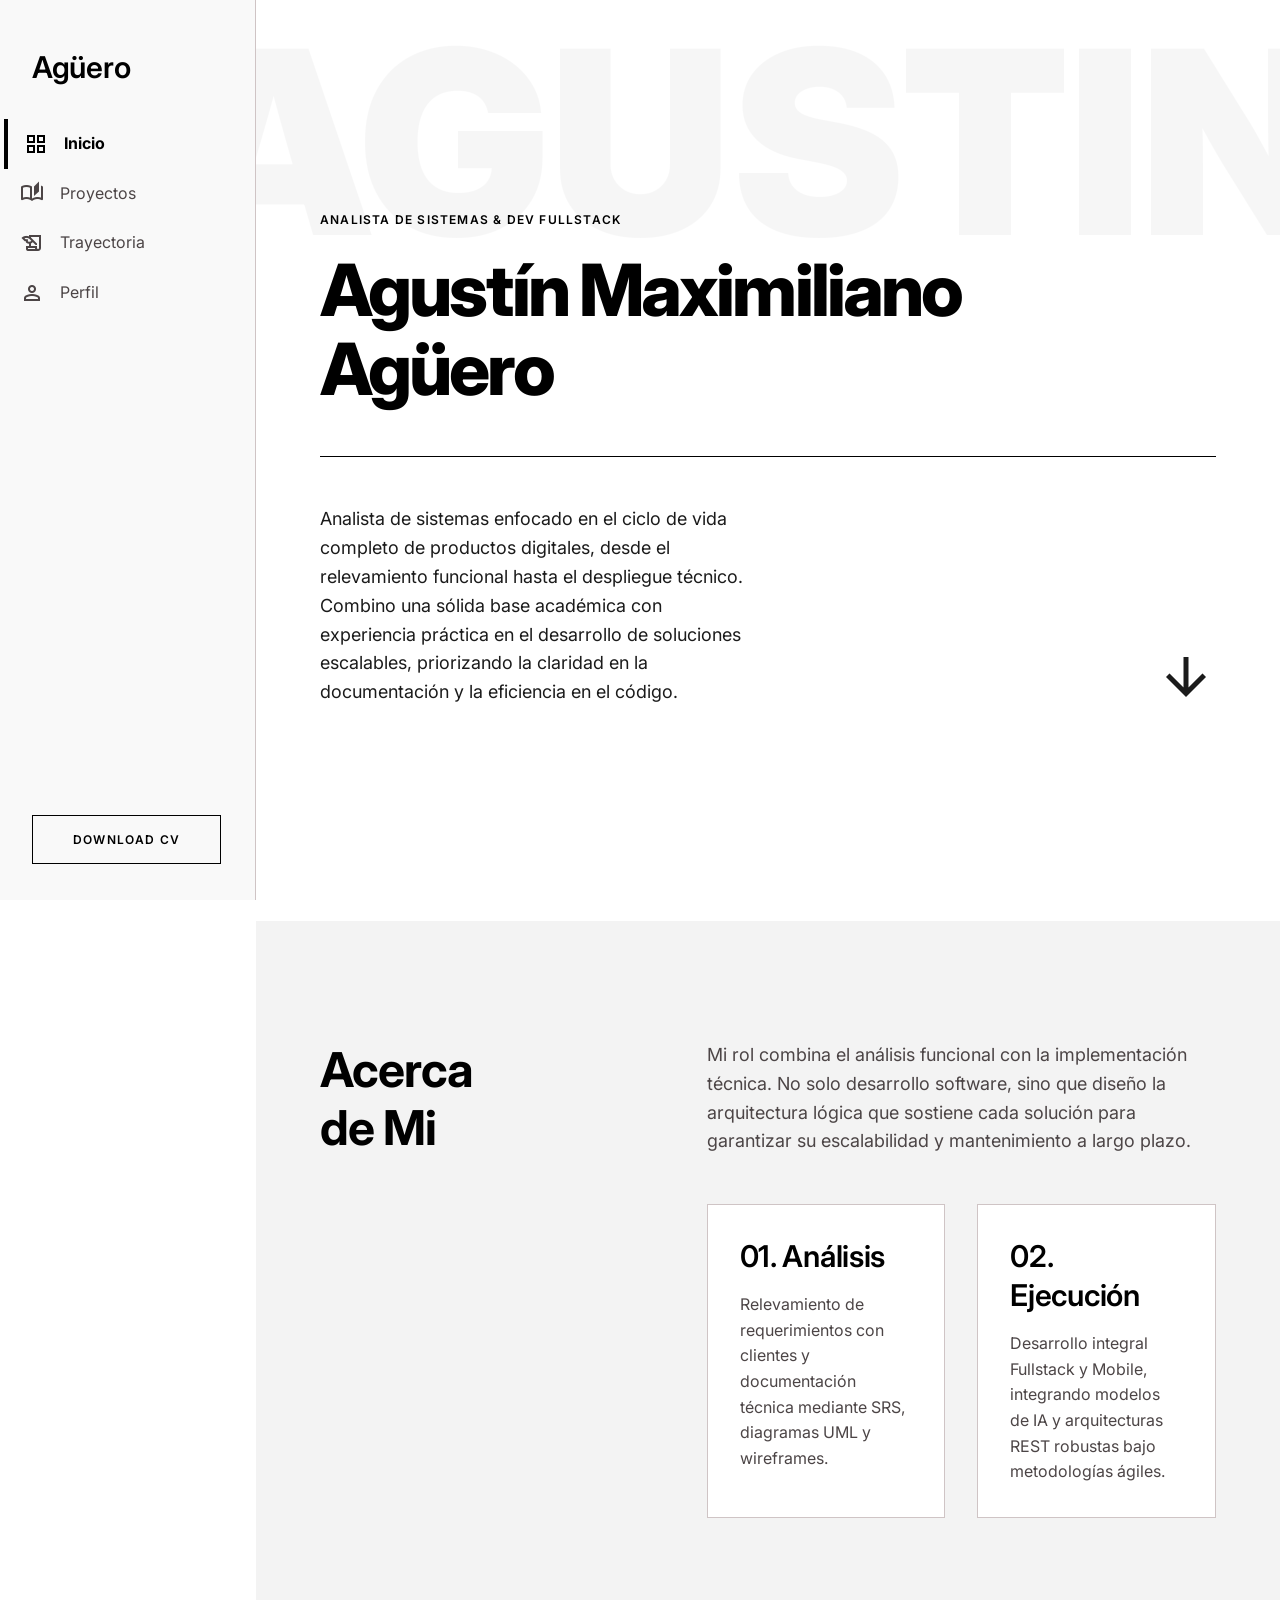
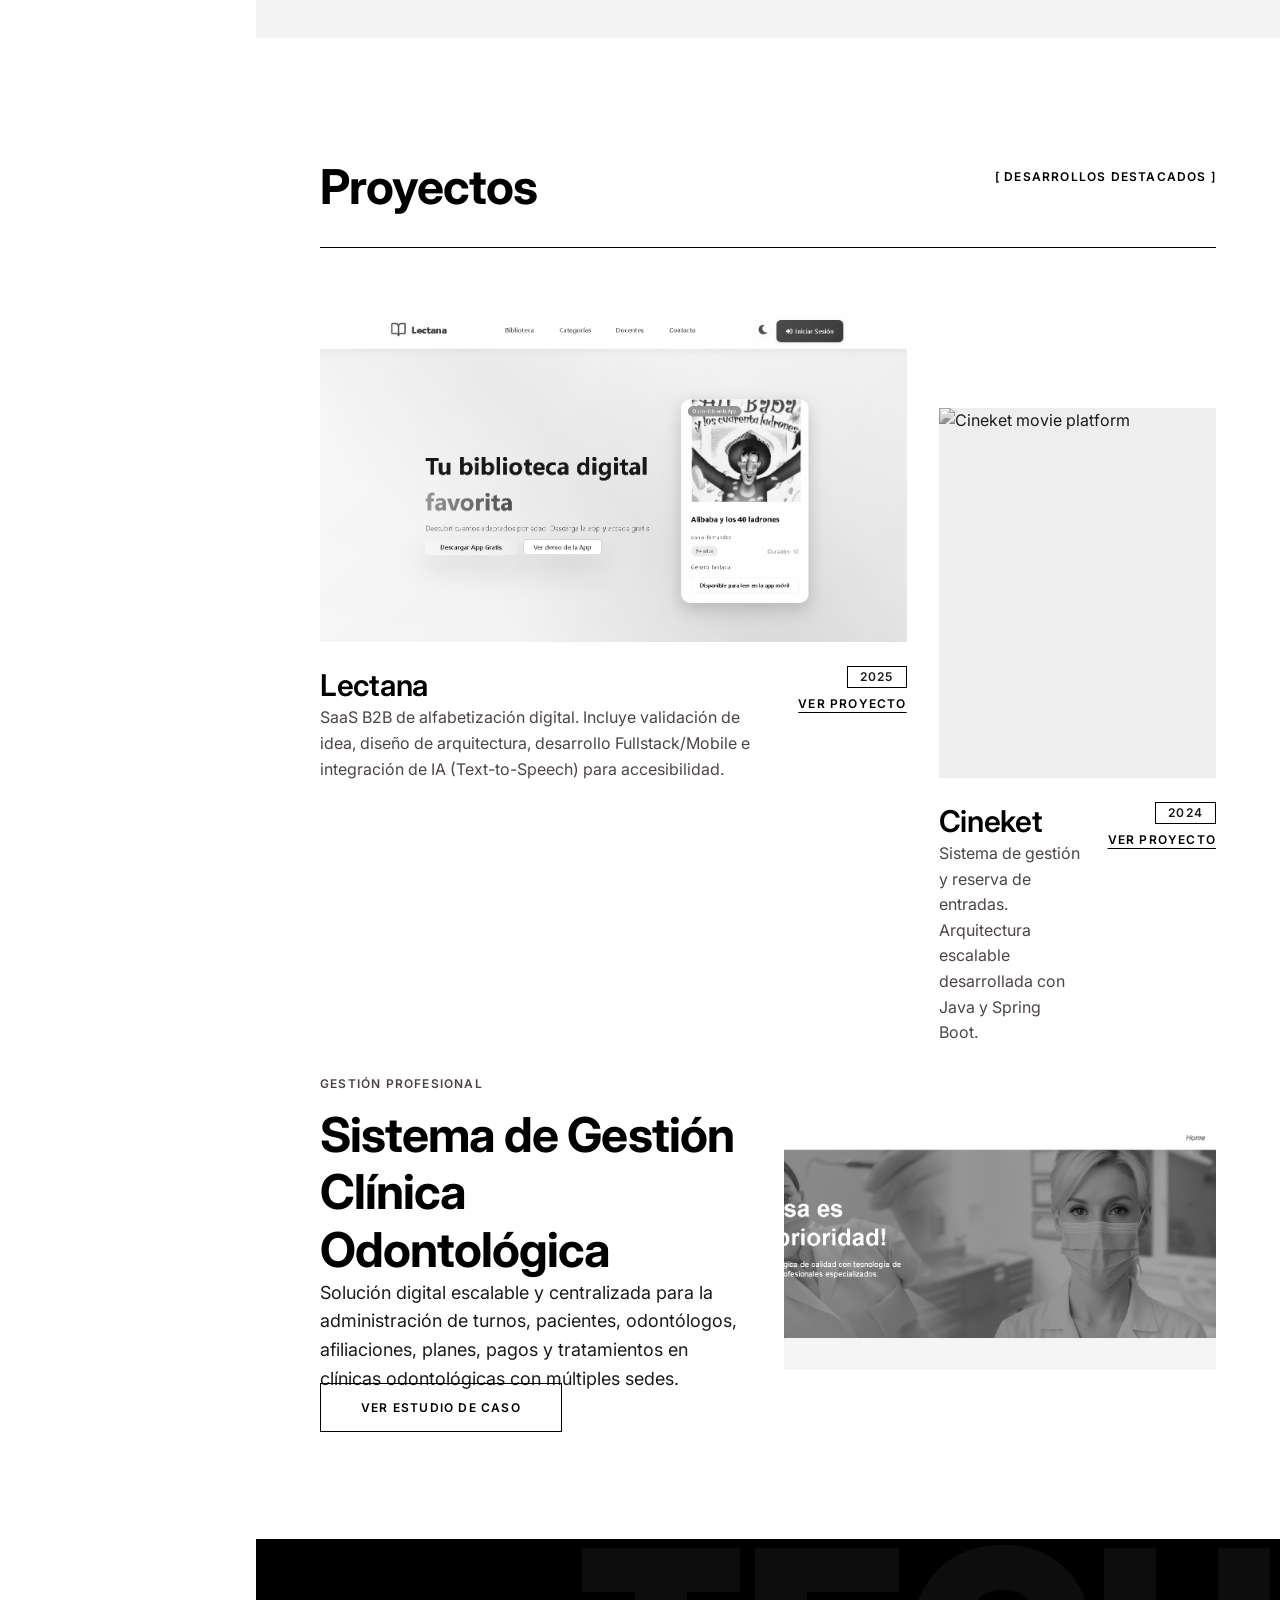
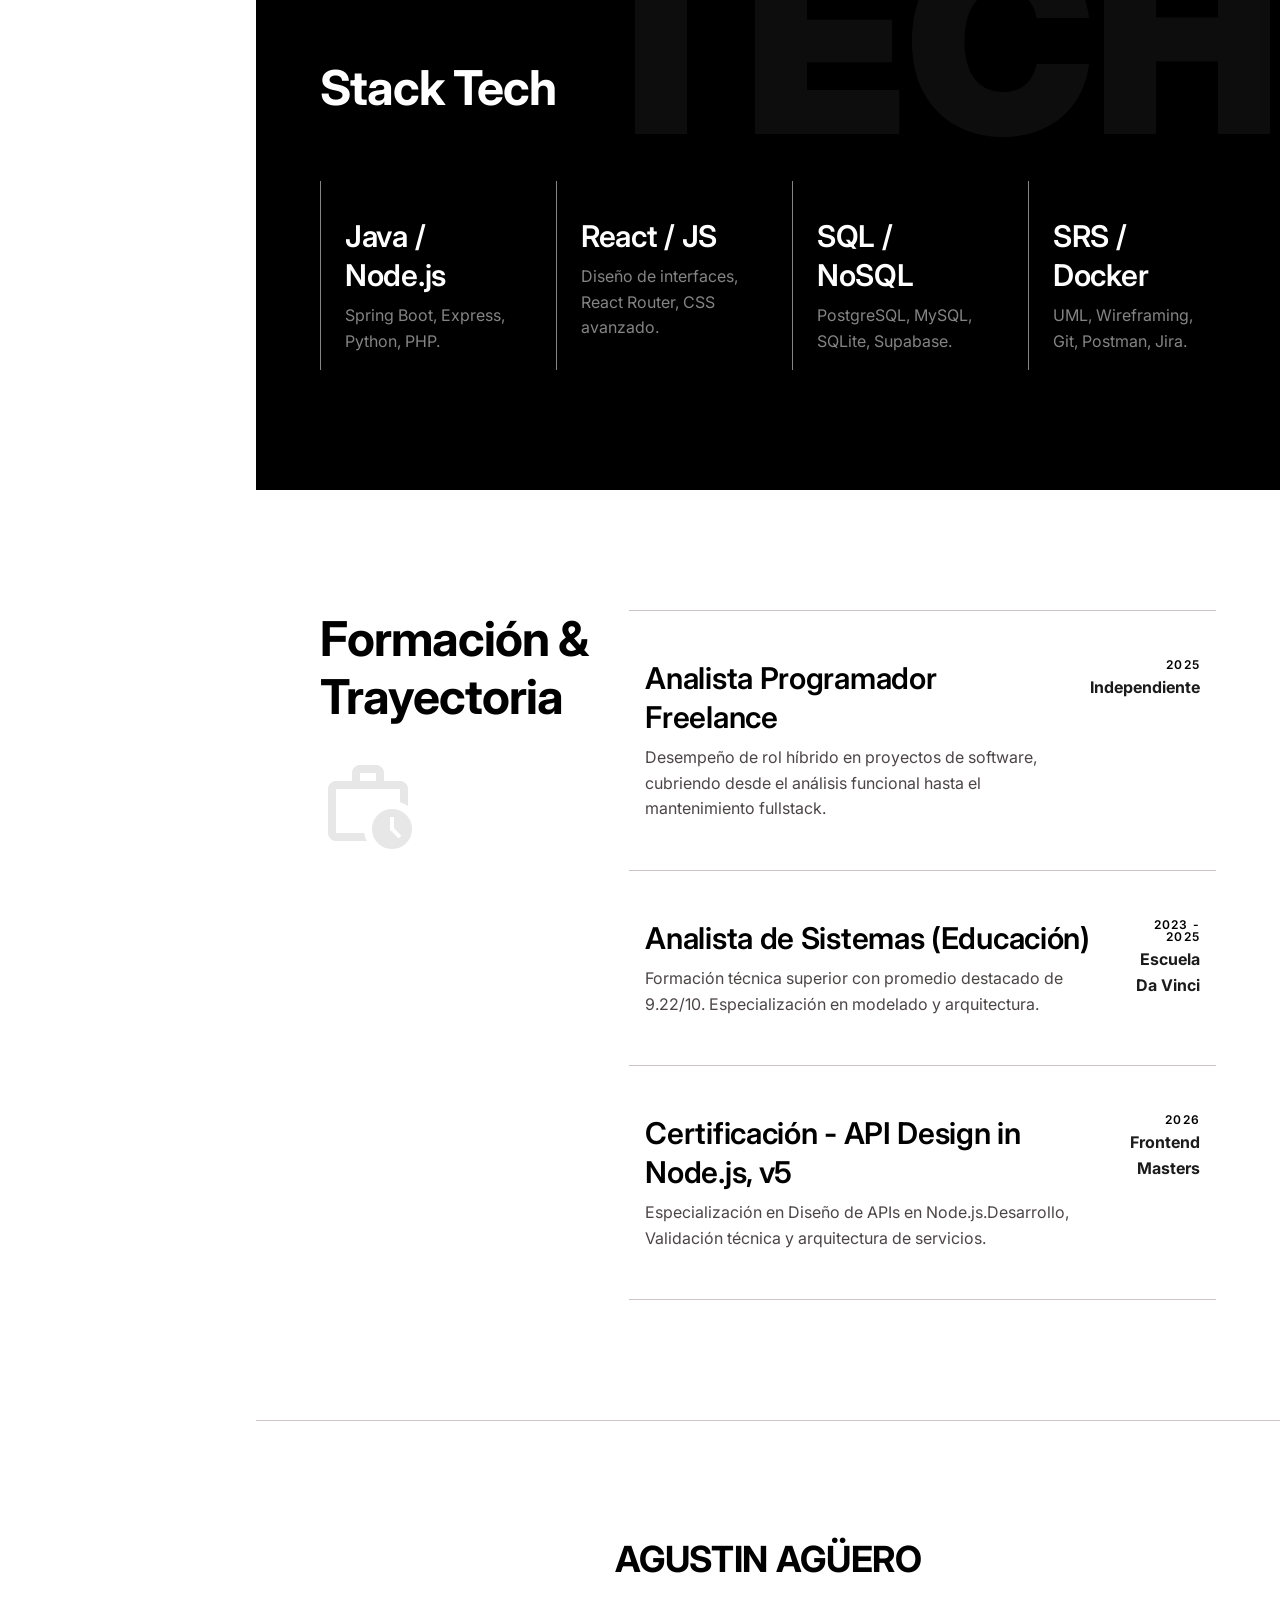
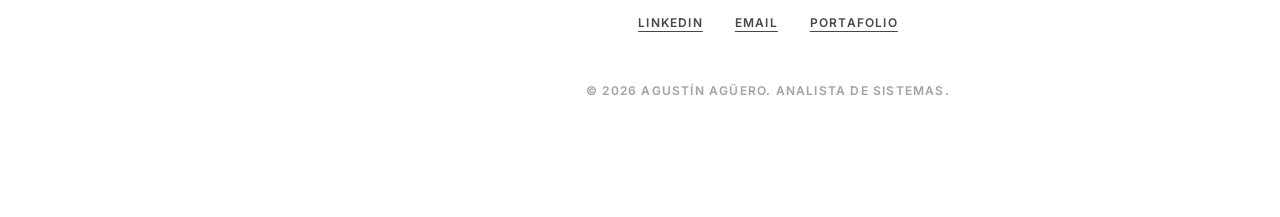
==== index.html @ 6dd61c18 "portfolio" ====
<!DOCTYPE html>
<html lang="es">

<head>
    <meta charset="utf-8" />
    <meta content="width=device-width, initial-scale=1.0" name="viewport" />
    <link href="https://fonts.googleapis.com/css2?family=Inter:wght@400;600;700;800&amp;display=swap"
        rel="stylesheet" />
    <link
        href="https://fonts.googleapis.com/css2?family=Material+Symbols+Outlined:wght,FILL@100..700,0..1&amp;display=swap"
        rel="stylesheet" />
    <link href="css/app.css" rel="stylesheet" />
    <title>Agustín Agüero | Analista de Sistemas</title>
</head>

<body>
    <!-- SideNavBar (Hidden on Mobile) -->
    <aside class="side-nav">
        <div class="side-nav__header">
            <h2 class="side-nav__title">Agüero</h2>
        </div>
        <nav class="side-nav__links">
            <a class="side-nav__link side-nav__link--active" href="#inicio" data-nav-link>
                <span class="material-symbols-outlined" data-icon="grid_view">grid_view</span>
                <span>Inicio</span>
            </a>
            <a class="side-nav__link" href="#work" data-nav-link>
                <span class="material-symbols-outlined" data-icon="auto_stories">auto_stories</span>
                <span>Proyectos</span>
            </a>
            <a class="side-nav__link" href="#history" data-nav-link>
                <span class="material-symbols-outlined" data-icon="history_edu">history_edu</span>
                <span>Trayectoria</span>
            </a>
            <a class="side-nav__link" href="#studio" data-nav-link>
                <span class="material-symbols-outlined" data-icon="person">person</span>
                <span>Perfil</span>
            </a>
        </nav>
        <div class="side-nav__footer">
            <a class="button button--outline button--full"
                href="https://drive.google.com/file/d/1B3Kyt9aJmxpA_Mae2JgVJiePTGlno7Pp/view?usp=sharing"
                target="_blank" rel="noopener noreferrer">
                Download CV
            </a>
        </div>
    </aside>

    <main class="page">
        <!-- Hero Section -->
        <section class="hero" id="inicio" data-section data-reveal>
            <div class="break-grid-text break-grid-text--hero">AGUSTIN</div>
            <div class="hero__content">
                <p class="eyebrow">ANALISTA DE SISTEMAS &amp; DEV FULLSTACK</p>
                <h1 class="hero__title">Agustín Maximiliano Agüero</h1>
                <div class="hero__intro">
                    <p>
                        Analista de sistemas enfocado en el ciclo de vida completo de productos digitales, desde el
                        relevamiento funcional
                        hasta el despliegue técnico. Combino una sólida base académica con experiencia práctica
                        en el desarrollo de soluciones escalables, priorizando la claridad en la documentación y la
                        eficiencia en el código.
                    </p>
                    <div class="hero__arrow">
                        <span class="material-symbols-outlined icon--large"
                            data-icon="arrow_downward">arrow_downward</span>
                    </div>
                </div>
            </div>
        </section>

        <!-- Núcleo Híbrido (Editorial Module) -->
        <section class="section section--muted" id="studio" data-section data-reveal>
            <div class="container editorial-grid">
                <div>
                    <h2 class="section-title section-title--sticky">Acerca<br />de Mi</h2>
                </div>
                <div class="editorial-content">
                    <p class="lead">
                        Mi rol combina el análisis funcional con la implementación técnica. No solo desarrollo
                        software, sino que diseño la arquitectura lógica que sostiene cada solución para garantizar su
                        escalabilidad y mantenimiento a largo plazo.
                    </p>
                    <div class="cards-grid">
                        <div class="info-card">
                            <h3>01. Análisis</h3>
                            <p>Relevamiento de requerimientos con clientes y documentación técnica mediante SRS,
                                diagramas UML y wireframes.</p>
                        </div>
                        <div class="info-card">
                            <h3>02. Ejecución</h3>
                            <p>Desarrollo integral Fullstack y Mobile, integrando modelos de IA y arquitecturas REST
                                robustas bajo metodologías ágiles.</p>
                        </div>
                    </div>
                </div>
            </div>
        </section>

        <!-- Activos Clasificados (Projects Grid) -->
        <section class="section" id="work" data-section data-reveal>
            <div class="container">
                <div class="section-heading">
                    <h2 class="section-title">Proyectos</h2>
                    <p class="eyebrow section-heading__label">[ DESARROLLOS DESTACADOS ]</p>
                </div>
                <div class="projects-grid">
                    <!-- Project 1: Lectana -->
                    <a class="project project--large" data-project="Lectana" href="proyectos/lectana.html">
                        <div class="project__media project__media--wide">
                            <img alt="Plataforma Lectana" src="assets/lectana.png" />
                        </div>
                        <div class="project__meta">
                            <div>
                                <h3>Lectana</h3>
                                <p>SaaS B2B de alfabetización digital. Incluye validación de idea, diseño de
                                    arquitectura, desarrollo Fullstack/Mobile e integración de IA (Text-to-Speech) para
                                    accesibilidad.</p>
                            </div>
                            <span class="project__actions">
                                <span class="tag">2025</span>
                                <span class="project__link">Ver proyecto</span>
                            </span>
                        </div>
                    </a>

                    <!-- Project 2: Cineket -->
                    <a class="project project--small" data-project="Cineket" href="proyectos/cineket.html">
                        <div class="project__media project__media--portrait">
                            <img alt="Cineket movie platform"
                                src="https://lh3.googleusercontent.com/aida-public/[base64]" />
                        </div>
                        <div class="project__meta">
                            <div>
                                <h3>Cineket</h3>
                                <p>Sistema de gestión y reserva de entradas. Arquitectura escalable desarrollada con
                                    Java y Spring Boot.</p>
                            </div>
                            <span class="project__actions">
                                <span class="tag">2024</span>
                                <span class="project__link">Ver proyecto</span>
                            </span>
                        </div>
                    </a>

                    <!-- Project 3: Sistema Inmobiliario -->
                    <a class="project project--full" data-project="Prop Data" href="proyectos/prop-data.html">
                        <div class="project-feature">
                            <div class="project-feature__copy">
                                <span class="eyebrow muted-label">GESTIÓN PROFESIONAL</span>
                                <h3>Sistema de Gestión Clínica Odontológica</h3>
                                <p>
                                    Solución digital escalable y centralizada para la administración de
                                    turnos, pacientes, odontólogos, afiliaciones, planes, pagos y tratamientos en
                                    clínicas odontológicas con múltiples sedes.

                                </p>
                                <span class="button button--outline">Ver Estudio de Caso</span>
                            </div>
                            <div class="project__media project__media--video">
                                <img alt="Clinica Web" src="assets/clinica.png" />
                            </div>
                        </div>
                    </a>
                </div>
            </div>
        </section>

        <!-- Stack Tech -->
        <section class="section stack-section" id="stack" data-section data-reveal>
            <div class="break-grid-text break-grid-text--tech">TECH</div>
            <div class="container">
                <h2 class="section-title stack-section__title">Stack Tech</h2>
                <div class="stack-grid">
                    <div class="stack-item">
                        <p class="eyebrow stack-item__label">BACKEND</p>
                        <p class="stack-item__title">Java / Node.js</p>
                        <p class="stack-item__text">Spring Boot, Express, Python, PHP.</p>
                    </div>
                    <div class="stack-item">
                        <p class="eyebrow stack-item__label">FRONTEND</p>
                        <p class="stack-item__title">React / JS</p>
                        <p class="stack-item__text">Diseño de interfaces, React Router, CSS avanzado.</p>
                    </div>
                    <div class="stack-item">
                        <p class="eyebrow stack-item__label">DATABASE</p>
                        <p class="stack-item__title">SQL / NoSQL</p>
                        <p class="stack-item__text">PostgreSQL, MySQL, SQLite, Supabase.</p>
                    </div>
                    <div class="stack-item">
                        <p class="eyebrow stack-item__label">ANÁLISIS & OPS</p>
                        <p class="stack-item__title">SRS / Docker</p>
                        <p class="stack-item__text">UML, Wireframing, Git, Postman, Jira.</p>
                    </div>
                </div>
            </div>
        </section>

        <!-- Historial Trayectoria -->
        <section class="section" id="history" data-section data-reveal>
            <div class="container history-grid">
                <div class="history-aside">
                    <h2 class="section-title">Formación &<br />Trayectoria</h2>
                    <div class="history-aside__icon">
                        <span class="material-symbols-outlined icon--huge" data-icon="work_history">work_history</span>
                    </div>
                </div>
                <div class="experience-list">
                    <!-- Experience Item -->
                    <article class="experience-item">
                        <div class="experience-item__copy">
                            <h3>Analista Programador Freelance</h3>
                            <p>
                                Desempeño de rol híbrido en proyectos de software, cubriendo desde el análisis funcional
                                hasta el mantenimiento fullstack.
                            </p>
                        </div>
                        <div class="experience-item__meta">
                            <p class="eyebrow">2025</p>
                            <p>Independiente</p>
                        </div>
                    </article>

                    <!-- Experience Item -->
                    <article class="experience-item">
                        <div class="experience-item__copy">
                            <h3>Analista de Sistemas (Educación)</h3>
                            <p>Formación técnica superior con promedio destacado de 9.22/10. Especialización en modelado
                                y arquitectura.</p>
                        </div>
                        <div class="experience-item__meta">
                            <p class="eyebrow">2023 - 2025</p>
                            <p>Escuela Da Vinci</p>
                        </div>
                    </article>

                    <!-- Experience Item -->
                    <article class="experience-item">
                        <div class="experience-item__copy">
                            <h3>Certificación - API Design in Node.js, v5</h3>
                            <p>Especialización en Diseño de APIs en Node.js.Desarrollo, Validación técnica y
                                arquitectura de
                                servicios.</p>
                        </div>
                        <div class="experience-item__meta">
                            <p class="eyebrow">2026</p>
                            <p>Frontend Masters</p>
                        </div>
                    </article>
                </div>
            </div>
        </section>

        <!-- Footer -->
        <footer class="footer" id="contact" data-section data-reveal>
            <div class="footer__inner">
                <div class="footer__brand">AGUSTIN AGÜERO</div>
                <div class="footer__links">
                    <a href="https://www.linkedin.com/" target="_blank" rel="noopener noreferrer">LinkedIn</a>
                    <a href="mailto:agusaguerom28@gmail.com">Email</a>
                    <a href="#">Portafolio</a>
                </div>
                <p class="footer__copy">© 2026 Agustín Agüero. Analista de Sistemas.</p>
            </div>
        </footer>
    </main>
    <script defer src="js/navigation.js"></script>
    <script defer src="js/reveal.js"></script>
    <script defer src="js/projects.js"></script>
    <script defer src="js/main.js"></script>
</body>

</html>
---- css/app.css ----
/* ==========================================================================
   Indice
   1. Variables de diseño
   2. Base y resets
   3. Utilidades compartidas
   4. Navegacion lateral
   5. Hero
   6. Secciones y contenido editorial
   7. Proyectos
   8. Stack tecnico
   9. Historial
   10. Footer
   11. Responsive
   12. Estados interactivos
   13. Paginas de proyecto
   ========================================================================== */

/* ==========================================================================
   1. Variables de diseño
   Colores, espaciados y medidas principales reutilizadas en todo el sitio.
   ========================================================================== */

:root {
    --surface-container-highest: #e2e2e2;
    --tertiary-fixed-dim: #c4c7ca;
    --on-tertiary: #ffffff;
    --primary-container: #1b1b1b;
    --tertiary: #000000;
    --surface-bright: #f9f9f9;
    --surface-container-high: #e8e8e8;
    --secondary-fixed: #dce3ec;
    --surface-container-lowest: #ffffff;
    --tertiary-container: #181c1e;
    --on-primary-fixed: #1b1b1b;
    --on-tertiary-fixed-variant: #43474a;
    --surface-variant: #e2e2e2;
    --inverse-on-surface: #f1f1f1;
    --primary-fixed: #e2e2e2;
    --on-background: #1b1b1b;
    --inverse-primary: #c6c6c6;
    --on-secondary: #ffffff;
    --on-error: #ffffff;
    --inverse-surface: #303030;
    --surface: #f9f9f9;
    --tertiary-fixed: #e0e3e6;
    --error-container: #ffdad6;
    --outline: #7e7576;
    --on-surface-variant: #4c4546;
    --outline-variant: #cfc4c5;
    --on-primary-fixed-variant: #474747;
    --on-tertiary-container: #818487;
    --on-tertiary-fixed: #181c1e;
    --surface-container: #eeeeee;
    --secondary: #585f66;
    --primary: #000000;
    --on-error-container: #93000a;
    --on-secondary-fixed: #151c22;
    --primary-fixed-dim: #c6c6c6;
    --surface-container-low: #f3f3f3;
    --on-primary-container: #848484;
    --on-primary: #ffffff;
    --surface-dim: #dadada;
    --secondary-container: #dce3ec;
    --on-surface: #1b1b1b;
    --background: #f9f9f9;
    --error: #ba1a1a;
    --secondary-fixed-dim: #c0c7cf;
    --on-secondary-container: #5e656c;
    --surface-tint: #5e5e5e;
    --on-secondary-fixed-variant: #41484e;
    --section-gap: 120px;
    --container-max: 1280px;
    --unit: 8px;
    --gutter: 32px;
    --margin-page: 64px;
}

/* ==========================================================================
   2. Base y resets
   Normaliza elementos comunes para partir de una base consistente.
   ========================================================================== */

* {
    box-sizing: border-box;
}

html {
    scroll-behavior: smooth;
}

body {
    margin: 0;
    background-color: #ffffff;
    color: var(--on-surface);
    overflow-x: hidden;
    font-family: "Inter", sans-serif;
    font-size: 16px;
    font-weight: 400;
    line-height: 1.6;
}

button,
a {
    font: inherit;
}

button {
    cursor: pointer;
}

a {
    color: inherit;
    text-decoration: none;
}

img {
    display: block;
    width: 100%;
    height: 100%;
    object-fit: cover;
}

::selection {
    background-color: #00f2ff;
    color: #006a71;
}

::-webkit-scrollbar {
    width: 4px;
}

::-webkit-scrollbar-thumb {
    background: #00dbe7;
    border-radius: 0;
}

/* ==========================================================================
   3. Utilidades compartidas
   Clases reutilizables: contenedores, botones, titulos, iconos y textos breves.
   ========================================================================== */

.material-symbols-outlined {
    font-variation-settings: 'FILL' 0, 'wght' 400, 'GRAD' 0, 'opsz' 24;
}

.container {
    width: min(100%, var(--container-max));
    margin: 0 auto;
}

.page {
    padding-top: 0;
}

.eyebrow,
.button,
.tag,
.footer__links a {
    font-size: 12px;
    font-weight: 600;
    line-height: 1;
    letter-spacing: 0.1em;
    text-transform: uppercase;
}

.button {
    border: 1px solid var(--primary);
    background: transparent;
    color: var(--primary);
    padding: 16px 40px;
    transition: background-color 200ms ease, color 200ms ease, opacity 200ms ease;
}

.button--outline:hover {
    background: var(--primary);
    color: var(--on-primary);
}

.button--full {
    width: 100%;
}

.side-nav__title,
.section-title,
.project-feature h3 {
    margin: 0;
    color: var(--primary);
    font-size: 48px;
    font-weight: 700;
    line-height: 1.2;
    letter-spacing: -0.02em;
}

.info-card h3,
.project__meta h3,
.experience-item h3,
.stack-item__title {
    margin: 0 0 16px;
    color: var(--primary);
    font-size: 30px;
    font-weight: 600;
    line-height: 1.3;
    letter-spacing: -0.01em;
}

.info-card p,
.project__meta p,
.experience-item p {
    margin: 0;
    color: var(--on-surface-variant);
}

.icon--large {
    font-size: 60px;
}

.icon--huge {
    font-size: 96px;
    opacity: 0.1;
}

.eyebrow {
    margin: 0 0 24px;
    color: var(--primary);
}

/* ==========================================================================
   4. Navegacion lateral
   Menu lateral visible en pantallas grandes.
   ========================================================================== */

.side-nav {
    display: none;
    position: fixed;
    top: 0;
    left: 0;
    z-index: 40;
    width: 256px;
    height: 100%;
    border-right: 1px solid var(--outline-variant);
    background: var(--surface-bright);
    flex-direction: column;
    gap: 32px;
    padding: 48px 0;
}

.side-nav__header,
.side-nav__footer {
    padding: 0 32px;
}

.side-nav__title {
    font-size: 30px;
    font-weight: 600;
    line-height: 1.3;
    letter-spacing: -0.01em;
}

.side-nav__subtitle {
    margin: 0;
    color: var(--on-surface-variant);
    opacity: 0.6;
}

.side-nav__links {
    display: flex;
    flex: 1;
    flex-direction: column;
}

.side-nav__link {
    display: flex;
    align-items: center;
    gap: 16px;
    padding: 12px 0 12px 20px;
    color: var(--on-surface-variant);
    transition: background-color 200ms ease, color 200ms ease, transform 200ms ease;
}

.side-nav__link:hover {
    background: var(--surface-container);
    color: var(--primary);
}

.side-nav__link--active {
    border-left: 4px solid var(--primary);
    color: var(--primary);
    font-weight: 700;
    transform: translateX(4px);
    padding-left: 16px;
}

.side-nav__footer {
    margin-top: auto;
}

/* ==========================================================================
   5. Hero
   Primer bloque visual con titulo principal, bajada y texto decorativo.
   ========================================================================== */

.hero {
    position: relative;
    display: flex;
    min-height: 921px;
    flex-direction: column;
    justify-content: center;
    overflow: hidden;
    padding: 0 var(--margin-page);
}

.hero__content {
    max-width: 1000px;
}

.hero__title {
    max-width: 800px;
    margin: 0 0 48px;
    color: var(--primary);
    font-size: 72px;
    font-weight: 800;
    line-height: 1.1;
    letter-spacing: -0.04em;
}

.hero__intro {
    display: grid;
    grid-template-columns: 1fr;
    gap: var(--gutter);
    border-top: 1px solid var(--primary);
    padding-top: 48px;
}

.hero__intro p,
.lead,
.project-feature p {
    margin: 0;
    color: var(--on-surface);
    font-size: 18px;
    line-height: 1.6;
}

.hero__arrow {
    display: flex;
    align-items: flex-end;
    justify-content: flex-start;
}

.break-grid-text {
    position: absolute;
    z-index: -1;
    font-size: 20vw;
    font-weight: 900;
    line-height: 0.8;
    white-space: nowrap;
    opacity: 0.03;
    pointer-events: none;
}

.break-grid-text--hero {
    top: 40px;
    left: -80px;
}

.break-grid-text--tech {
    top: 0;
    right: 0;
    color: #ffffff;
    opacity: 0.05;
}

/* ==========================================================================
   6. Secciones y contenido editorial
   Estructuras generales de seccion, grillas y tarjetas informativas.
   ========================================================================== */

.section {
    padding: var(--section-gap) var(--margin-page);
}

.section--muted {
    background: var(--surface-container-low);
}

.editorial-grid,
.projects-grid,
.history-grid {
    display: grid;
    grid-template-columns: 1fr;
    gap: var(--gutter);
}

.section-title--sticky,
.history-aside {
    position: sticky;
    top: 96px;
}

.editorial-content {
    display: flex;
    flex-direction: column;
    gap: 48px;
}

.lead {
    color: var(--on-surface-variant);
}

.cards-grid {
    display: grid;
    grid-template-columns: 1fr;
    gap: 32px;
}

.info-card {
    border: 1px solid var(--outline-variant);
    background: #ffffff;
    padding: 32px;
}

.section-heading {
    display: flex;
    align-items: flex-end;
    justify-content: space-between;
    gap: 24px;
    border-bottom: 1px solid var(--primary);
    margin-bottom: 64px;
    padding-bottom: 32px;
}

.section-heading__label {
    padding-bottom: 8px;
}

/* ==========================================================================
   7. Proyectos
   Grilla de trabajos, imagenes, metadatos y proyecto destacado.
   ========================================================================== */

.projects-grid {
    grid-template-columns: repeat(12, 1fr);
}

.project {
    display: block;
    cursor: pointer;
}

.project--large,
.project--small,
.project--full {
    grid-column: span 12;
}

.project__media {
    overflow: hidden;
    margin-bottom: 24px;
    background: var(--surface-container);
}

.project__media--wide {
    aspect-ratio: 16 / 9;
}

.project__media--portrait {
    aspect-ratio: 3 / 4;
}

.project__media--video {
    aspect-ratio: 16 / 9;
    margin-bottom: 0;
}

.project__media img {
    filter: grayscale(1);
    transition: filter 700ms ease;
}

.project:hover .project__media img {
    filter: grayscale(0);
}

.project__meta {
    display: flex;
    align-items: flex-start;
    justify-content: space-between;
    gap: 24px;
}

.project__actions {
    display: flex;
    flex-shrink: 0;
    flex-direction: column;
    align-items: flex-end;
    gap: 10px;
}

.project__meta h3 {
    margin-bottom: 0;
}

.tag {
    border: 1px solid var(--primary);
    padding: 4px 12px;
}

.project__link {
    color: var(--primary);
    font-size: 12px;
    font-weight: 600;
    line-height: 1;
    letter-spacing: 0.1em;
    text-decoration: underline;
    text-transform: uppercase;
    text-underline-offset: 4px;
}

.project-feature {
    display: grid;
    grid-template-columns: 1fr;
    align-items: center;
    gap: var(--gutter);
}

.project-feature__copy {
    order: 2;
}

.project-feature__copy .button {
    margin-top: 32px;
}

.muted-label {
    display: block;
    margin-bottom: 16px;
    color: var(--on-surface-variant);
}

/* ==========================================================================
   8. Stack tecnico
   Bloque oscuro con tecnologias agrupadas por categoria.
   ========================================================================== */

.stack-section {
    position: relative;
    overflow: hidden;
    background: var(--primary);
    color: var(--on-primary);
}

.stack-section__title {
    margin-bottom: 64px;
    color: var(--on-primary);
    text-align: center;
}

.stack-grid {
    display: grid;
    grid-template-columns: repeat(2, 1fr);
    gap: 48px;
}

.stack-item {
    border-left: 1px solid var(--on-primary-container);
    padding: 16px 0 16px 24px;
}

.stack-item__label {
    margin-bottom: 8px;
    opacity: 0.6;
}

.stack-item__title {
    margin: 0;
    color: var(--on-primary);
}

.stack-item__text {
    margin: 8px 0 0;
    color: var(--on-primary-container);
}

/* ==========================================================================
   9. Historial
   Trayectoria profesional y lista de experiencia.
   ========================================================================== */

.history-grid {
    align-items: start;
}

.history-aside__icon {
    margin-top: 32px;
}

.experience-list {
    border-top: 1px solid var(--outline-variant);
}

.experience-item {
    display: flex;
    flex-direction: column;
    gap: 24px;
    border-bottom: 1px solid var(--outline-variant);
    padding: 48px 16px;
    transition: background-color 200ms ease;
}

.experience-item:hover {
    background: var(--surface-container-low);
}

.experience-item__copy {
    max-width: 448px;
}

.experience-item__copy h3 {
    margin-bottom: 8px;
}

.experience-item__meta {
    text-align: left;
}

.experience-item__meta .eyebrow {
    color: var(--primary);
}

.experience-item__meta p:last-child {
    margin-top: 4px;
    color: var(--on-surface);
    font-weight: 700;
}

/* ==========================================================================
   10. Footer
   Cierre del sitio con marca, links y copyright.
   ========================================================================== */

.footer {
    width: 100%;
    border-top: 1px solid var(--outline-variant);
    background: var(--surface-container-lowest);
    padding: var(--section-gap) var(--margin-page);
}

.footer__inner {
    display: flex;
    flex-direction: column;
    align-items: center;
    justify-content: center;
    gap: var(--unit);
    max-width: var(--container-max);
    margin: 0 auto;
    text-align: center;
}

.footer__brand {
    margin-bottom: 32px;
    color: var(--primary);
    font-size: 36px;
    font-weight: 700;
    line-height: 1;
    letter-spacing: -0.01em;
}

.footer__links {
    display: flex;
    gap: var(--gutter);
    margin-bottom: 48px;
}

.footer__links a {
    color: var(--on-surface-variant);
    text-decoration: underline;
    text-underline-offset: 4px;
    transition: color 200ms ease;
}

.footer__links a:hover {
    color: var(--primary);
}

.footer__copy {
    margin: 0;
    color: var(--on-surface-variant);
    font-size: 12px;
    font-weight: 600;
    line-height: 1;
    letter-spacing: 0.1em;
    text-transform: uppercase;
    opacity: 0.5;
}

/* ==========================================================================
   11. Responsive
   Ajustes por breakpoint para grillas, menu lateral y escala tipografica.
   ========================================================================== */

@media (min-width: 640px) {
    .cards-grid {
        grid-template-columns: repeat(2, 1fr);
    }
}

@media (min-width: 768px) {
    .hero__intro {
        grid-template-columns: repeat(2, 1fr);
    }

    .hero__arrow {
        justify-content: flex-end;
    }

    .editorial-grid {
        grid-template-columns: repeat(12, 1fr);
    }

    .editorial-grid > div:first-child {
        grid-column: span 5;
    }

    .editorial-content {
        grid-column: span 7;
    }

    .experience-item {
        flex-direction: row;
        justify-content: space-between;
    }

    .experience-item__meta {
        text-align: right;
    }
}

@media (min-width: 1024px) {
    .side-nav {
        display: flex;
    }

    .page {
        margin-left: 256px;
    }

    .project--large {
        grid-column: span 8;
    }

    .project--small {
        grid-column: span 4;
        padding-top: 96px;
    }

    .project-feature {
        grid-template-columns: repeat(2, 1fr);
    }

    .project-feature__copy {
        order: 1;
    }

    .project__media--video {
        order: 2;
    }

    .stack-grid {
        grid-template-columns: repeat(4, 1fr);
    }

    .stack-section__title {
        text-align: left;
    }

    .history-grid {
        grid-template-columns: repeat(12, 1fr);
    }

    .history-aside {
        grid-column: span 4;
    }

    .experience-list {
        grid-column: span 8;
    }
}

@media (max-width: 767px) {
    :root {
        --margin-page: 24px;
        --section-gap: 80px;
    }

    .hero__title {
        font-size: 48px;
        letter-spacing: -0.02em;
    }

    .section-heading {
        align-items: flex-start;
        flex-direction: column;
    }

    .section-title,
    .project-feature h3 {
        font-size: 38px;
    }

    .stack-grid {
        grid-template-columns: 1fr;
    }

}

/* ==========================================================================
   12. Estados interactivos
   Clases activadas por JavaScript para feedback de navegacion y scroll.
   ========================================================================== */

[data-reveal] {
    opacity: 0;
    transform: translateY(28px);
    transition: opacity 600ms ease, transform 600ms ease;
}

[data-reveal].is-visible {
    opacity: 1;
    transform: translateY(0);
}

.reveal-child {
    opacity: 0;
    transform: translateY(26px) scale(0.985);
    transition:
        opacity 650ms ease var(--reveal-delay, 0ms),
        transform 650ms cubic-bezier(0.2, 0.8, 0.2, 1) var(--reveal-delay, 0ms);
}

.reveal-child.is-visible {
    opacity: 1;
    transform: translateY(0) scale(1);
}

.break-grid-text {
    animation: quiet-drift 12s ease-in-out infinite;
}

.project {
    outline: 0;
    position: relative;
    transition: transform 220ms ease, opacity 220ms ease;
}

.project:hover,
.project:focus-visible {
    transform: translateY(-6px);
}

.project.is-opening {
    transform: scale(0.98);
}

body.is-leaving .page,
body.is-leaving .side-nav {
    opacity: 0;
    transform: translateY(-10px);
    transition: opacity 280ms ease, transform 280ms ease;
}

@keyframes quiet-drift {
    0%,
    100% {
        transform: translate3d(0, 0, 0);
    }

    50% {
        transform: translate3d(0, -10px, 0);
    }
}

.project.is-selected .project__media {
    outline: 2px solid var(--primary);
    outline-offset: 6px;
}

.toast {
    position: fixed;
    right: 24px;
    bottom: 24px;
    z-index: 80;
    max-width: 320px;
    border: 1px solid var(--primary);
    background: var(--primary);
    color: var(--on-primary);
    padding: 16px 18px;
    font-size: 14px;
    line-height: 1.4;
    opacity: 0;
    transform: translateY(12px);
    transition: opacity 200ms ease, transform 200ms ease;
    pointer-events: none;
}

.toast.is-visible {
    opacity: 1;
    transform: translateY(0);
}

/* ==========================================================================
   13. Paginas de proyecto
   Layout simple para las vistas individuales enlazadas desde el portfolio.
   ========================================================================== */

.project-page {
    min-height: 100vh;
    padding: 48px var(--margin-page) var(--section-gap);
}

.project-page__back {
    display: inline-flex;
    margin-bottom: 80px;
    color: var(--on-surface-variant);
    font-size: 12px;
    font-weight: 600;
    line-height: 1;
    letter-spacing: 0.1em;
    text-decoration: underline;
    text-transform: uppercase;
    text-underline-offset: 4px;
}

.project-page__back:hover {
    color: var(--primary);
}

.project-page__hero {
    max-width: 920px;
    margin-bottom: 64px;
}

.project-page__hero h1 {
    margin: 0 0 32px;
    color: var(--primary);
    font-size: 72px;
    font-weight: 800;
    line-height: 1.1;
    letter-spacing: -0.04em;
}

.project-page__hero p:last-child {
    max-width: 720px;
    margin: 0;
    color: var(--on-surface-variant);
    font-size: 18px;
    line-height: 1.6;
}

.project-page__media {
    aspect-ratio: 16 / 9;
    max-width: var(--container-max);
    margin: 0;
    overflow: hidden;
    background: var(--surface-container);
}

.readme-viewer {
    max-width: var(--container-max);
    border-top: 1px solid var(--primary);
    padding-top: 48px;
}

.case-study {
    display: grid;
    grid-template-columns: minmax(220px, 320px) minmax(0, 1fr);
    gap: 64px;
    align-items: start;
}

.case-study__aside {
    position: sticky;
    top: 48px;
    display: flex;
    flex-direction: column;
    gap: 16px;
}

.case-study__panel {
    border: 1px solid var(--outline-variant);
    background: var(--surface-container-lowest);
    padding: 20px;
}

.case-study__panel p {
    margin: 0;
    color: var(--on-surface);
    font-size: 15px;
    line-height: 1.5;
}

.case-study__label {
    margin-bottom: 10px !important;
    color: var(--on-surface-variant) !important;
    font-size: 12px !important;
    font-weight: 600;
    letter-spacing: 0.1em;
    line-height: 1;
    text-transform: uppercase;
}

.case-study__tags {
    display: flex;
    flex-wrap: wrap;
    gap: 8px;
}

.case-study__tag {
    border: 1px solid var(--outline-variant);
    background: var(--surface-container-low);
    color: var(--primary);
    padding: 6px 10px;
    font-size: 12px;
    font-weight: 600;
    line-height: 1;
    letter-spacing: 0.04em;
    text-transform: uppercase;
}

.case-study__toc {
    display: flex;
    flex-direction: column;
    gap: 10px;
}

.case-study__toc a,
.case-study__muted {
    color: var(--on-surface-variant);
    font-size: 14px;
    line-height: 1.45;
}

.case-study__toc a {
    text-decoration: none;
}

.case-study__toc a:hover {
    color: var(--primary);
    text-decoration: underline;
    text-underline-offset: 4px;
}

.case-study__actions {
    margin-top: 8px;
}

.readme-viewer__body {
    min-width: 0;
}

.readme-viewer__intro {
    margin-bottom: 48px;
    border-bottom: 1px solid var(--outline-variant);
    padding-bottom: 40px;
}

.readme-viewer__intro h2 {
    margin: 0 0 16px;
    color: var(--primary);
    font-size: 48px;
    font-weight: 800;
    line-height: 1.1;
    letter-spacing: -0.03em;
}

.readme-viewer__intro p:last-child {
    max-width: 660px;
    margin: 0;
    color: var(--on-surface-variant);
    font-size: 18px;
    line-height: 1.6;
}

.readme-viewer h1,
.readme-viewer h2,
.readme-viewer h3,
.readme-viewer h4 {
    color: var(--primary);
    line-height: 1.2;
}

.readme-viewer h1 {
    margin: 0 0 32px;
    font-size: 48px;
    font-weight: 800;
    letter-spacing: -0.03em;
}

.readme-viewer h2 {
    margin: 64px 0 20px;
    border-top: 1px solid var(--outline-variant);
    padding-top: 32px;
    font-size: 30px;
    font-weight: 700;
    letter-spacing: -0.01em;
}

.readme-viewer h3,
.readme-viewer h4 {
    margin: 40px 0 16px;
    font-size: 22px;
    font-weight: 700;
}

.readme-viewer p,
.readme-viewer li {
    color: var(--on-surface-variant);
    font-size: 17px;
    line-height: 1.7;
}

.readme-viewer p {
    margin: 0 0 20px;
}

.readme-viewer strong {
    color: var(--primary);
}

.readme-viewer ul {
    margin: 0 0 28px;
    padding-left: 24px;
}

.readme-viewer li {
    margin-bottom: 10px;
}

.readme-viewer a {
    color: var(--primary);
    text-decoration: underline;
    text-underline-offset: 4px;
}

.readme-viewer code {
    background: var(--surface-container-low);
    color: var(--primary);
    padding: 2px 6px;
    font-family: Consolas, "Courier New", monospace;
    font-size: 0.92em;
}

.readme-viewer pre {
    overflow-x: auto;
    margin: 32px 0;
    background: var(--primary);
    color: var(--on-primary);
    padding: 24px;
}

.readme-viewer pre code {
    background: transparent;
    color: inherit;
    padding: 0;
}

.readme-viewer img {
    height: auto;
    margin: 32px 0;
    border: 1px solid var(--outline-variant);
}

.readme-viewer img.readme-badge {
    display: inline-block;
    width: auto;
    max-width: 160px;
    height: 22px;
    margin: 0 8px 10px 0;
    border: 0;
    vertical-align: middle;
}

.readme-viewer img.readme-image {
    max-width: 100%;
}

.readme-empty {
    background: var(--surface-container-low);
    padding: 32px;
}

.readme-empty h2 {
    margin-top: 0;
}

@media (max-width: 900px) {
    .case-study {
        grid-template-columns: 1fr;
    }

    .case-study__aside {
        position: static;
        display: grid;
        grid-template-columns: repeat(2, minmax(0, 1fr));
    }

    .case-study__actions {
        grid-column: 1 / -1;
    }
}

@media (max-width: 640px) {
    .case-study__aside {
        grid-template-columns: 1fr;
    }

    .readme-viewer__intro h2 {
        font-size: 36px;
    }
}

@media (prefers-reduced-motion: reduce) {
    html {
        scroll-behavior: auto;
    }

    *,
    *::before,
    *::after {
        animation-duration: 0.01ms !important;
        animation-iteration-count: 1 !important;
        scroll-behavior: auto !important;
        transition-duration: 0.01ms !important;
    }
}
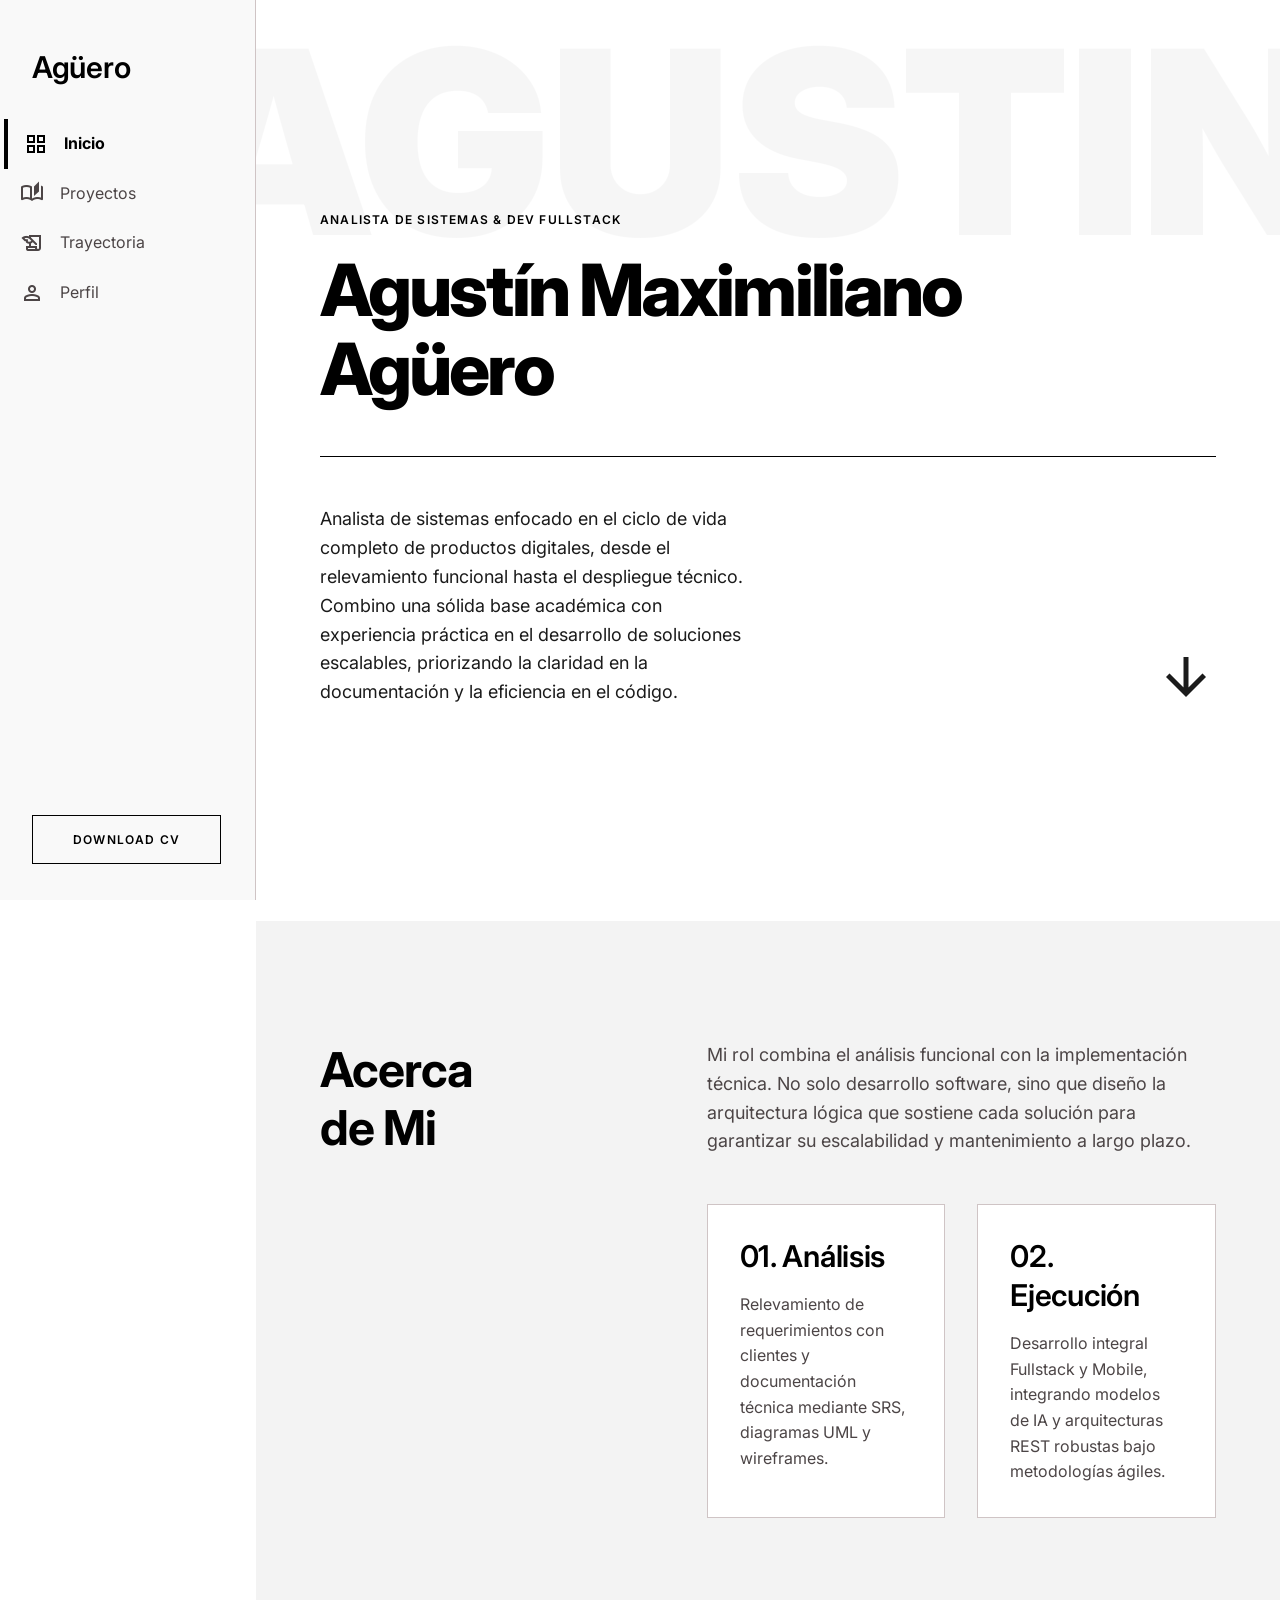
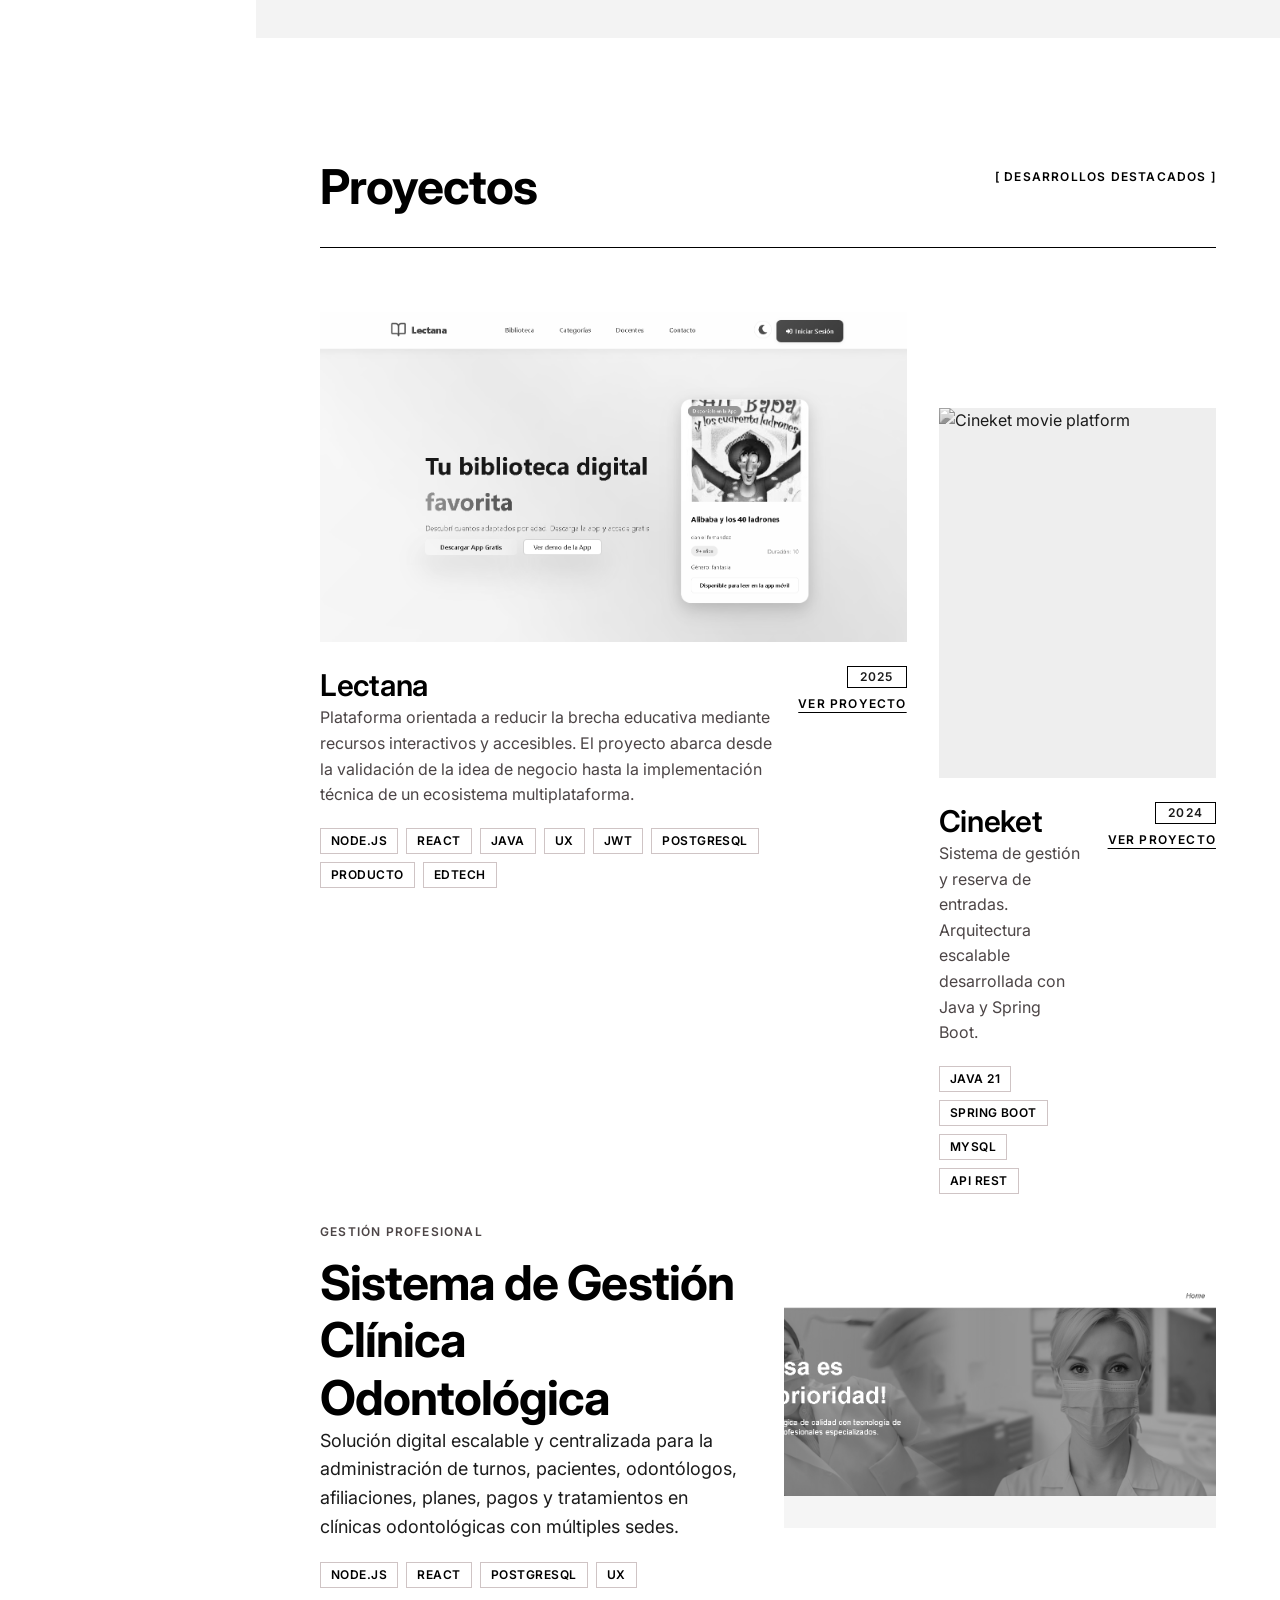
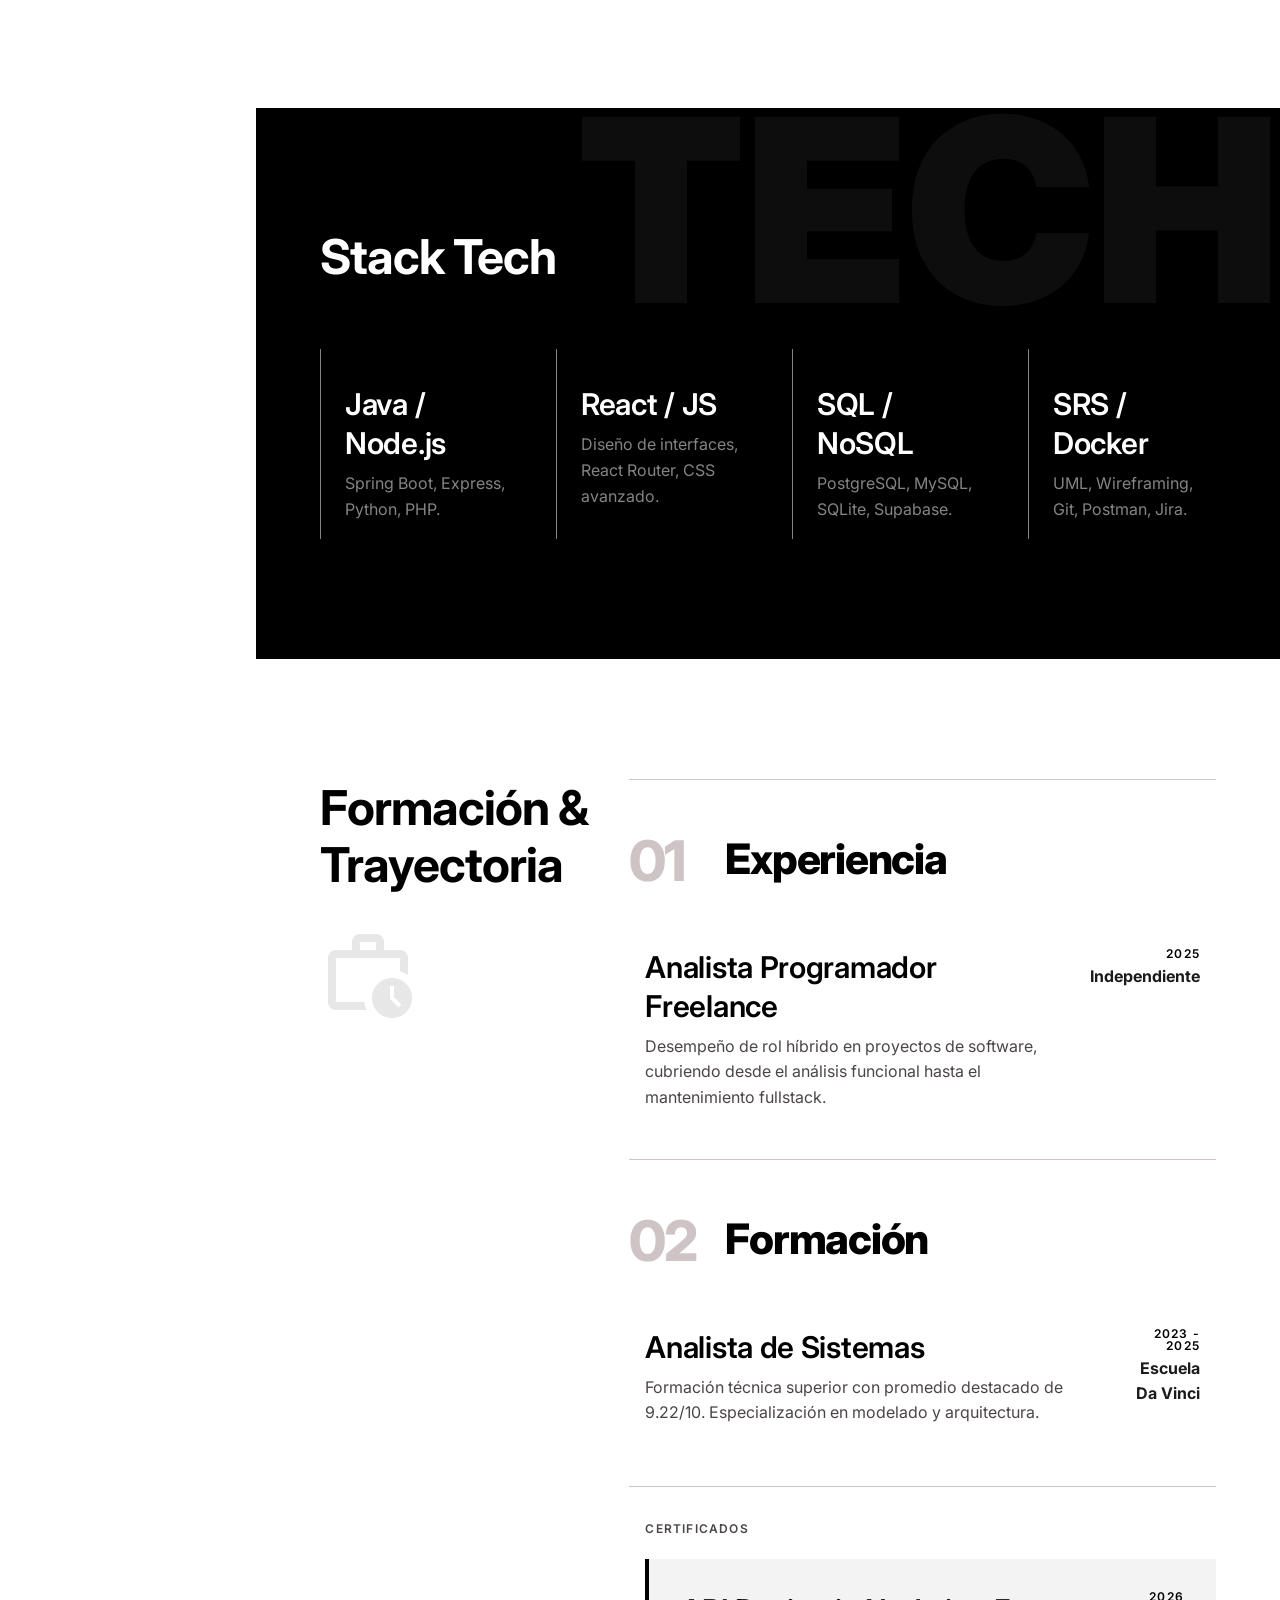
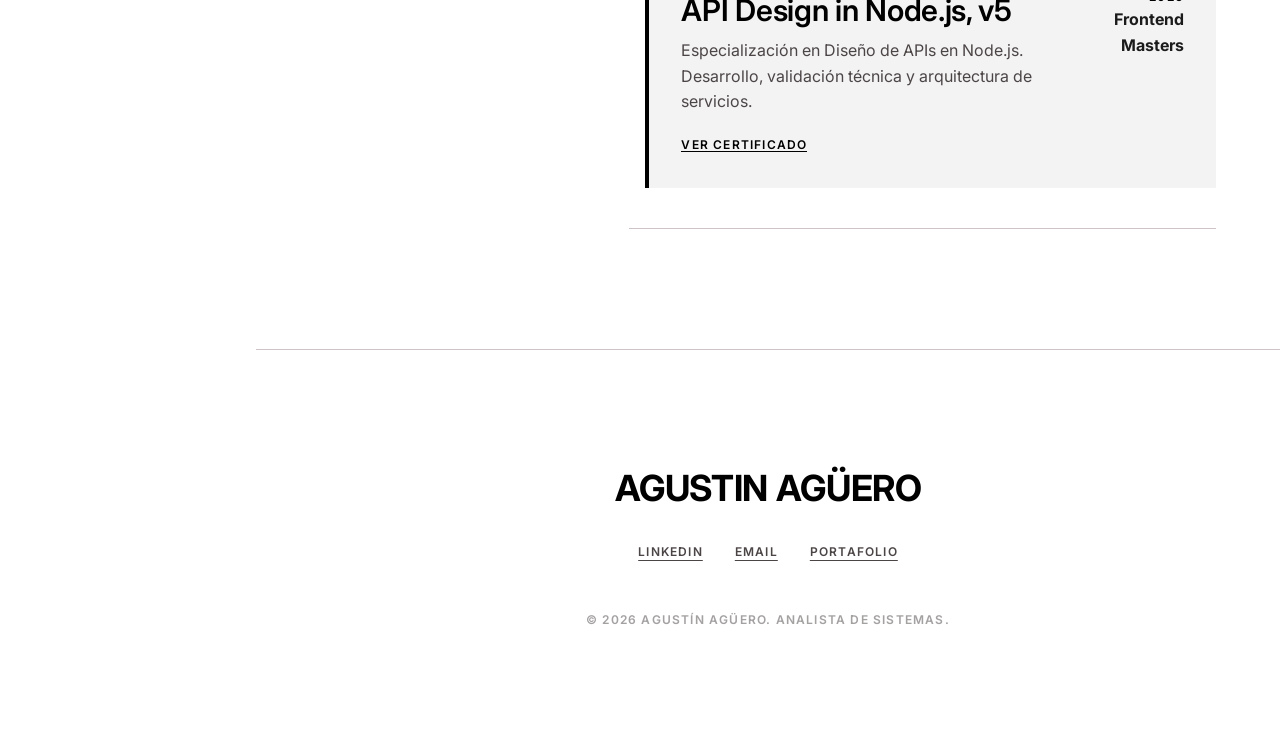
==== commit 2224ae4b: "projects" ====
--- a/index.html
+++ b/index.html
@@ -113,9 +113,21 @@
                         <div class="project__meta">
                             <div>
                                 <h3>Lectana</h3>
-                                <p>SaaS B2B de alfabetización digital. Incluye validación de idea, diseño de
-                                    arquitectura, desarrollo Fullstack/Mobile e integración de IA (Text-to-Speech) para
-                                    accesibilidad.</p>
+                                <p>Plataforma orientada a reducir la brecha educativa mediante recursos interactivos y
+                                    accesibles.
+                                    El proyecto abarca desde la validación de la idea de negocio hasta la implementación
+                                    técnica de un ecosistema multiplataforma.</p>
+                                <div class="project__stack" aria-label="Stack de Lectana">
+                                    <span>Node.js</span>
+                                    <span>React</span>
+                                    <span>Java</span>
+                                    <span>UX</span>
+                                    <span>JWT</span>
+                                    <span>PostgreSQL</span>
+
+                                    <span>Producto</span>
+                                    <span>EdTech</span>
+                                </div>
                             </div>
                             <span class="project__actions">
                                 <span class="tag">2025</span>
@@ -135,6 +147,12 @@
                                 <h3>Cineket</h3>
                                 <p>Sistema de gestión y reserva de entradas. Arquitectura escalable desarrollada con
                                     Java y Spring Boot.</p>
+                                <div class="project__stack" aria-label="Stack de Cineket">
+                                    <span>Java 21</span>
+                                    <span>Spring Boot</span>
+                                    <span>MySQL</span>
+                                    <span>API REST</span>
+                                </div>
                             </div>
                             <span class="project__actions">
                                 <span class="tag">2024</span>
@@ -155,7 +173,14 @@
                                     clínicas odontológicas con múltiples sedes.
 
                                 </p>
-                                <span class="button button--outline">Ver Estudio de Caso</span>
+                                <div class="project__stack"
+                                    aria-label="Stack de Sistema de Gestión Clínica Odontológica">
+                                    <span>Node.js</span>
+                                    <span>React</span>
+                                    <span>PostgreSQL</span>
+                                    <span>UX</span>
+
+                                </div>
                             </div>
                             <div class="project__media project__media--video">
                                 <img alt="Clinica Web" src="assets/clinica.png" />
@@ -206,47 +231,65 @@
                     </div>
                 </div>
                 <div class="experience-list">
-                    <!-- Experience Item -->
-                    <article class="experience-item">
-                        <div class="experience-item__copy">
-                            <h3>Analista Programador Freelance</h3>
-                            <p>
-                                Desempeño de rol híbrido en proyectos de software, cubriendo desde el análisis funcional
-                                hasta el mantenimiento fullstack.
-                            </p>
-                        </div>
-                        <div class="experience-item__meta">
-                            <p class="eyebrow">2025</p>
-                            <p>Independiente</p>
-                        </div>
-                    </article>
-
-                    <!-- Experience Item -->
-                    <article class="experience-item">
-                        <div class="experience-item__copy">
-                            <h3>Analista de Sistemas (Educación)</h3>
-                            <p>Formación técnica superior con promedio destacado de 9.22/10. Especialización en modelado
-                                y arquitectura.</p>
-                        </div>
-                        <div class="experience-item__meta">
-                            <p class="eyebrow">2023 - 2025</p>
-                            <p>Escuela Da Vinci</p>
-                        </div>
-                    </article>
-
-                    <!-- Experience Item -->
-                    <article class="experience-item">
-                        <div class="experience-item__copy">
-                            <h3>Certificación - API Design in Node.js, v5</h3>
-                            <p>Especialización en Diseño de APIs en Node.js.Desarrollo, Validación técnica y
-                                arquitectura de
-                                servicios.</p>
-                        </div>
-                        <div class="experience-item__meta">
-                            <p class="eyebrow">2026</p>
-                            <p>Frontend Masters</p>
-                        </div>
-                    </article>
+                    <div class="timeline-group">
+                        <header class="timeline-group__header">
+                            <span class="timeline-group__number">01</span>
+                            <div>
+                                <h3>Experiencia</h3>
+                            </div>
+                        </header>
+                        <article class="experience-item">
+                            <div class="experience-item__copy">
+                                <h3>Analista Programador Freelance</h3>
+                                <p>
+                                    Desempeño de rol híbrido en proyectos de software, cubriendo desde el análisis
+                                    funcional hasta el mantenimiento fullstack.
+                                </p>
+                            </div>
+                            <div class="experience-item__meta">
+                                <p class="eyebrow">2025</p>
+                                <p>Independiente</p>
+                            </div>
+                        </article>
+                    </div>
+
+                    <div class="timeline-group">
+                        <header class="timeline-group__header">
+                            <span class="timeline-group__number">02</span>
+                            <div>
+                                <h3>Formación</h3>
+                            </div>
+                        </header>
+                        <article class="experience-item">
+                            <div class="experience-item__copy">
+                                <h3>Analista de Sistemas</h3>
+                                <p>Formación técnica superior con promedio destacado de 9.22/10. Especialización en
+                                    modelado y arquitectura.</p>
+                            </div>
+                            <div class="experience-item__meta">
+                                <p class="eyebrow">2023 - 2025</p>
+                                <p>Escuela Da Vinci</p>
+                            </div>
+                        </article>
+
+                        <div class="certificates-group">
+                            <p class="eyebrow timeline-group__label timeline-group__label--nested">Certificados</p>
+                        </div>
+                        <article class="experience-item experience-item--certificate">
+                            <div class="experience-item__copy">
+                                <h3>API Design in Node.js, v5</h3>
+                                <p>Especialización en Diseño de APIs en Node.js. Desarrollo, validación técnica y
+                                    arquitectura de servicios.</p>
+                                <a class="certificate-link"
+                                    href="https://static.frontendmasters.com/ud/c/9d544613ec/xdzGqkzYQB/api-design-nodejs-v5.pdf">Ver
+                                    certificado</a>
+                            </div>
+                            <div class="experience-item__meta">
+                                <p class="eyebrow">2026</p>
+                                <p>Frontend Masters</p>
+                            </div>
+                        </article>
+                    </div>
                 </div>
             </div>
         </section>
--- a/css/app.css
+++ b/css/app.css
@@ -499,6 +499,25 @@
     margin-bottom: 0;
 }
 
+.project__stack {
+    display: flex;
+    flex-wrap: wrap;
+    gap: 8px;
+    margin-top: 20px;
+}
+
+.project__stack span {
+    border: 1px solid var(--outline-variant);
+    background: var(--surface-container-lowest);
+    color: var(--primary);
+    padding: 6px 10px;
+    font-size: 12px;
+    font-weight: 600;
+    line-height: 1;
+    letter-spacing: 0.04em;
+    text-transform: uppercase;
+}
+
 .tag {
     border: 1px solid var(--primary);
     padding: 4px 12px;
@@ -597,25 +616,102 @@
     border-top: 1px solid var(--outline-variant);
 }
 
+.timeline-group {
+    border-bottom: 1px solid var(--outline-variant);
+    padding: 56px 0 0;
+}
+
+.timeline-group__header {
+    display: grid;
+    grid-template-columns: 72px minmax(0, 1fr);
+    gap: 24px;
+    margin-bottom: 8px;
+}
+
+.timeline-group__number {
+    color: var(--outline-variant);
+    font-size: 56px;
+    font-weight: 800;
+    line-height: 0.9;
+    letter-spacing: -0.04em;
+}
+
+.timeline-group__label {
+    margin: 0 0 12px;
+    color: var(--primary);
+}
+
+.timeline-group__header h3 {
+    margin: 0 0 10px;
+    color: var(--primary);
+    font-size: 42px;
+    font-weight: 800;
+    line-height: 1.1;
+    letter-spacing: -0.03em;
+}
+
+.timeline-group__header p:last-child {
+    max-width: 560px;
+    margin: 0;
+    color: var(--on-surface-variant);
+    font-size: 17px;
+    line-height: 1.6;
+}
+
+.timeline-group__label--nested {
+    margin: 0;
+    color: var(--on-surface-variant);
+}
+
+.certificates-group {
+    border-top: 1px solid var(--outline-variant);
+    margin-top: 12px;
+    padding: 36px 16px 0;
+}
+
 .experience-item {
     display: flex;
     flex-direction: column;
     gap: 24px;
-    border-bottom: 1px solid var(--outline-variant);
     padding: 48px 16px;
     transition: background-color 200ms ease;
 }
 
+.experience-item--certificate {
+    border-left: 4px solid var(--primary);
+    margin: 24px 0 40px 16px;
+    background: var(--surface-container-low);
+    padding: 32px;
+}
+
 .experience-item:hover {
     background: var(--surface-container-low);
 }
 
 .experience-item__copy {
-    max-width: 448px;
+    max-width: 560px;
 }
 
 .experience-item__copy h3 {
     margin-bottom: 8px;
+}
+
+.certificate-link {
+    display: inline-flex;
+    width: fit-content;
+    border-bottom: 1px solid var(--primary);
+    margin-top: 24px;
+    color: var(--primary);
+    font-size: 12px;
+    font-weight: 600;
+    line-height: 1;
+    letter-spacing: 0.1em;
+    text-transform: uppercase;
+    transition: opacity 200ms ease;
+}
+
+.certificate-link:hover {
+    opacity: 0.6;
 }
 
 .experience-item__meta {
@@ -963,6 +1059,29 @@
     background: var(--surface-container);
 }
 
+.certificate-page__panel {
+    max-width: 920px;
+    border: 1px solid var(--outline-variant);
+    background: var(--surface-container-low);
+    padding: 48px;
+}
+
+.certificate-page__panel h2 {
+    margin: 0 0 16px;
+    color: var(--primary);
+    font-size: 30px;
+    font-weight: 700;
+    line-height: 1.2;
+}
+
+.certificate-page__panel p {
+    max-width: 680px;
+    margin: 0 0 24px;
+    color: var(--on-surface-variant);
+    font-size: 17px;
+    line-height: 1.7;
+}
+
 .readme-viewer {
     max-width: var(--container-max);
     border-top: 1px solid var(--primary);
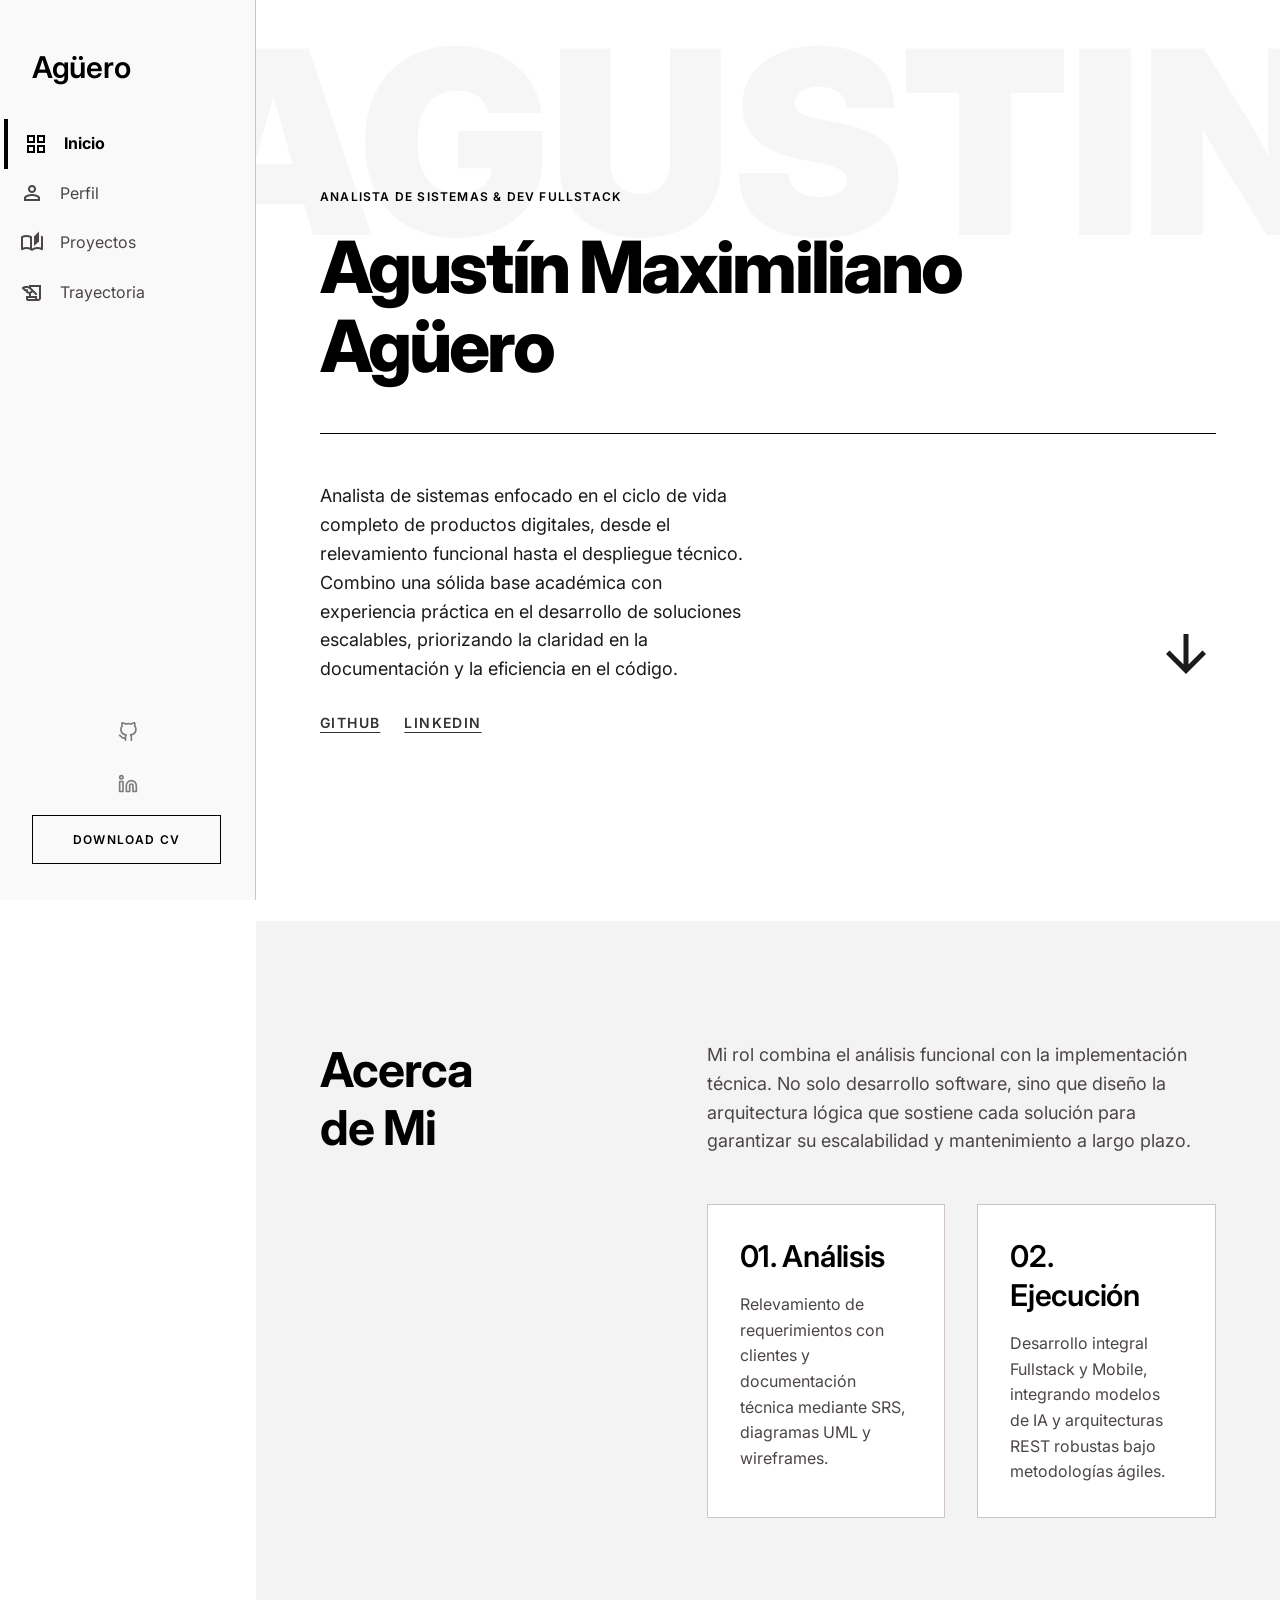
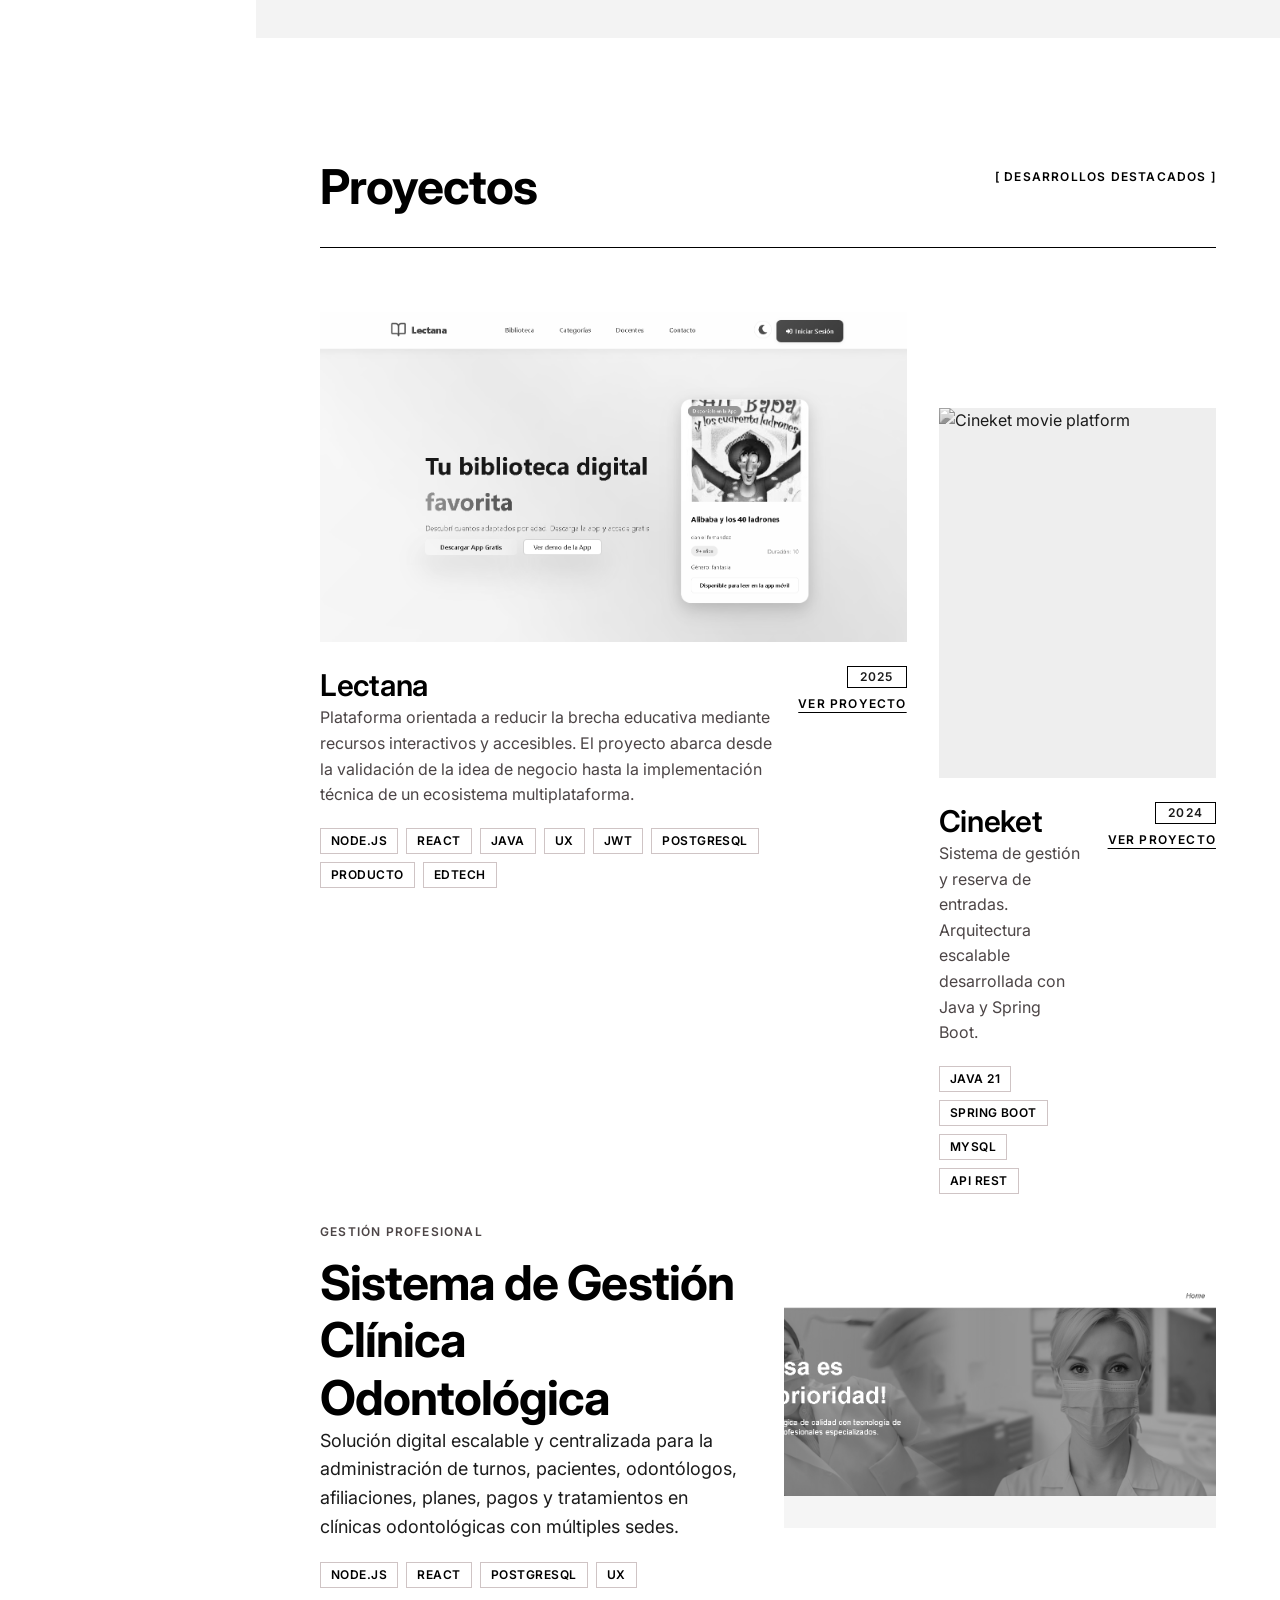
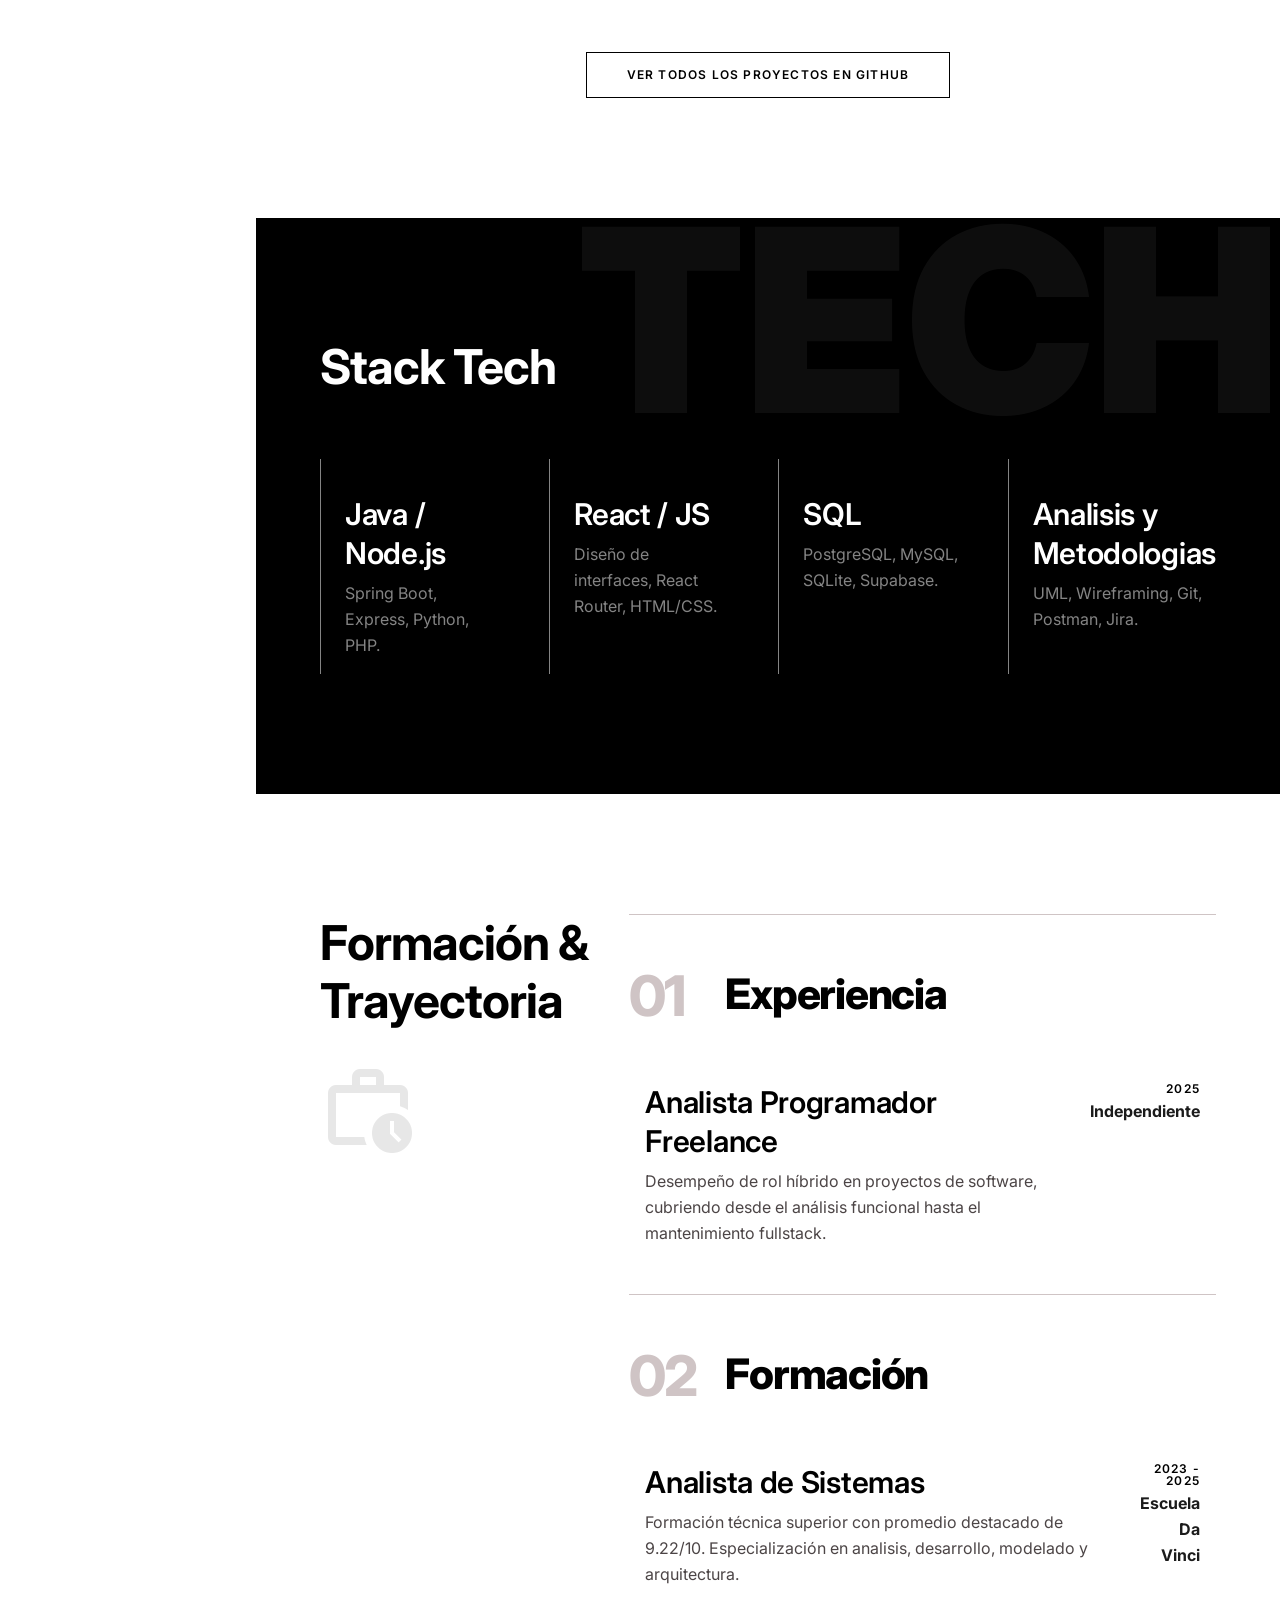
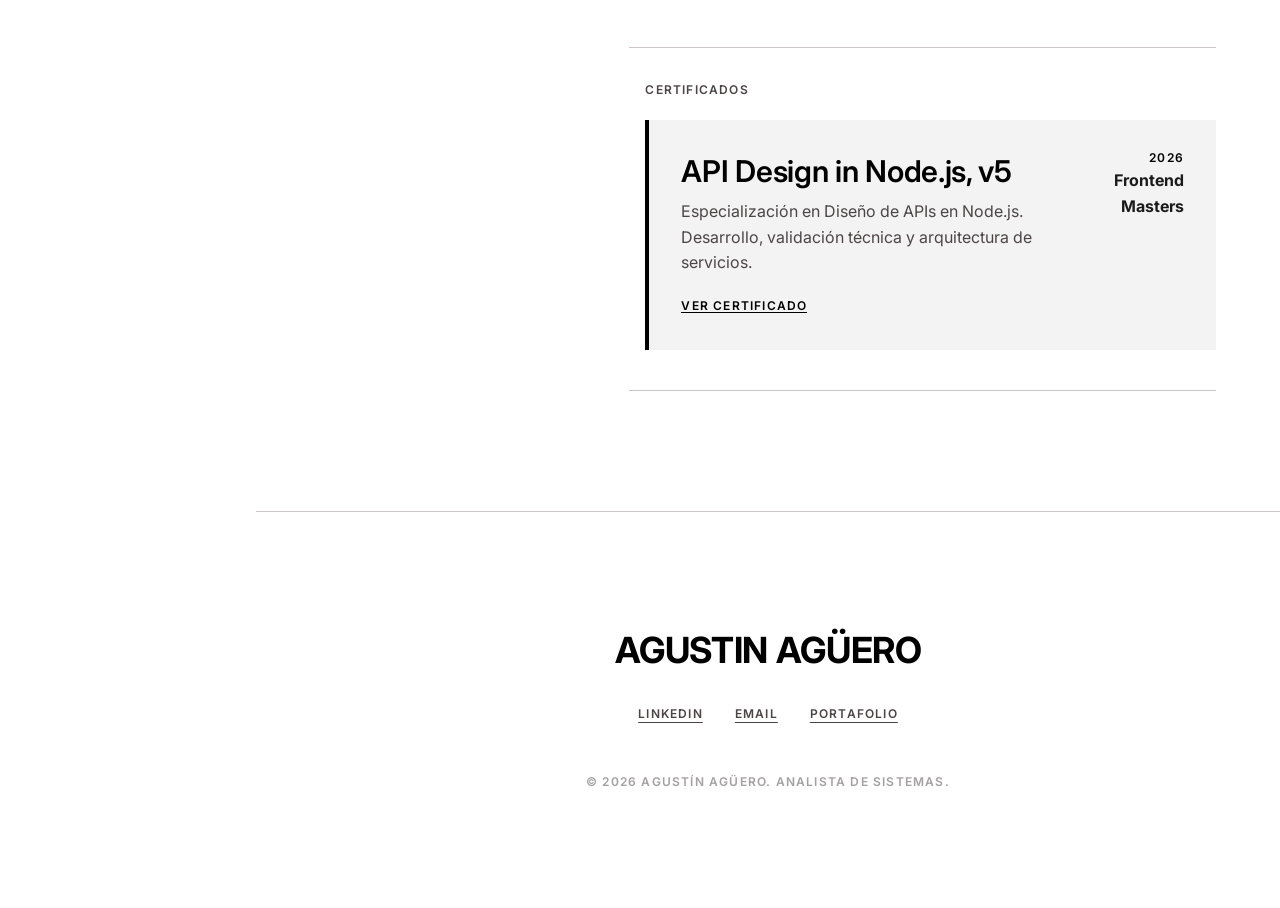
==== commit 7244c8c2: "projects" ====
--- a/index.html
+++ b/index.html
@@ -24,6 +24,10 @@
                 <span class="material-symbols-outlined" data-icon="grid_view">grid_view</span>
                 <span>Inicio</span>
             </a>
+            <a class="side-nav__link" href="#studio" data-nav-link>
+                <span class="material-symbols-outlined" data-icon="person">person</span>
+                <span>Perfil</span>
+            </a>
             <a class="side-nav__link" href="#work" data-nav-link>
                 <span class="material-symbols-outlined" data-icon="auto_stories">auto_stories</span>
                 <span>Proyectos</span>
@@ -32,14 +36,28 @@
                 <span class="material-symbols-outlined" data-icon="history_edu">history_edu</span>
                 <span>Trayectoria</span>
             </a>
-            <a class="side-nav__link" href="#studio" data-nav-link>
-                <span class="material-symbols-outlined" data-icon="person">person</span>
-                <span>Perfil</span>
-            </a>
         </nav>
+        <a class="social-icon-link" href="https://github.com/agusaguerom" target="_blank" rel="noopener noreferrer"
+            title="GitHub">
+            <svg xmlns="http://www.w3.org/2000/svg" width="20" height="20" viewBox="0 0 24 24" fill="none"
+                stroke="currentColor" stroke-width="2" stroke-linecap="round" stroke-linejoin="round">
+                <path
+                    d="M9 19c-5 1.5-5-2.5-7-3m14 6v-3.87a3.37 3.37 0 0 0-.94-2.61c3.14-.35 6.44-1.54 6.44-7A5.44 5.44 0 0 0 20 4.77 5.07 5.07 0 0 0 19.91 1S18.73.65 16 2.48a13.38 13.38 0 0 0-7 0C6.27.65 5.09 1 5.09 1A5.07 5.07 0 0 0 5 4.77a5.44 5.44 0 0 0-1.5 3.78c0 5.42 3.3 6.61 6.44 7a3.37 3.37 0 0 0-.94 2.58V22">
+                </path>
+            </svg>
+        </a>
+        <a class="social-icon-link" href="https://linkedin.com/in/agustin-agüero/" target="_blank"
+            rel="noopener noreferrer" title="LinkedIn">
+            <svg xmlns="http://www.w3.org/2000/svg" width="20" height="20" viewBox="0 0 24 24" fill="none"
+                stroke="currentColor" stroke-width="2" stroke-linecap="round" stroke-linejoin="round">
+                <path d="M16 8a6 6 0 0 1 6 6v7h-4v-7a2 2 0 0 0-2-2 2 2 0 0 0-2 2v7h-4v-7a6 6 0 0 1 6-6z"></path>
+                <rect x="2" y="9" width="4" height="12"></rect>
+                <circle cx="4" cy="4" r="2"></circle>
+            </svg>
+        </a>
         <div class="side-nav__footer">
             <a class="button button--outline button--full"
-                href="https://drive.google.com/file/d/1B3Kyt9aJmxpA_Mae2JgVJiePTGlno7Pp/view?usp=sharing"
+                href="https://drive.google.com/file/d/1zq9Fqv5CiuFt1e02g3Kvl9dhyiFpiOpa/view?usp=sharing"
                 target="_blank" rel="noopener noreferrer">
                 Download CV
             </a>
@@ -61,11 +79,20 @@
                         en el desarrollo de soluciones escalables, priorizando la claridad en la documentación y la
                         eficiencia en el código.
                     </p>
+
                     <div class="hero__arrow">
                         <span class="material-symbols-outlined icon--large"
                             data-icon="arrow_downward">arrow_downward</span>
                     </div>
-                </div>
+
+                </div>
+            </div>
+            <!-- Enlaces en Hero -->
+            <div class="hero__socials" style="margin-top: 32px; display: flex; gap: 24px;">
+                <a href="https://github.com/agusaguerom" target="_blank" class="project__link"
+                    rel="noopener noreferrer">GitHub</a>
+                <a href="https://linkedin.com/in/agustin-agüero/" target="_blank" class="project__link"
+                    rel="noopener noreferrer">LinkedIn</a>
             </div>
         </section>
 
@@ -188,6 +215,12 @@
                         </div>
                     </a>
                 </div>
+                <div style="margin-top: 64px; display: flex; justify-content: center;">
+                    <a href="https://github.com/agusaguerom" target="_blank" rel="noopener noreferrer"
+                        class="button button--outline">
+                        Ver todos los proyectos en GitHub
+                    </a>
+                </div>
             </div>
         </section>
 
@@ -205,16 +238,16 @@
                     <div class="stack-item">
                         <p class="eyebrow stack-item__label">FRONTEND</p>
                         <p class="stack-item__title">React / JS</p>
-                        <p class="stack-item__text">Diseño de interfaces, React Router, CSS avanzado.</p>
+                        <p class="stack-item__text">Diseño de interfaces, React Router, HTML/CSS.</p>
                     </div>
                     <div class="stack-item">
                         <p class="eyebrow stack-item__label">DATABASE</p>
-                        <p class="stack-item__title">SQL / NoSQL</p>
+                        <p class="stack-item__title">SQL</p>
                         <p class="stack-item__text">PostgreSQL, MySQL, SQLite, Supabase.</p>
                     </div>
                     <div class="stack-item">
                         <p class="eyebrow stack-item__label">ANÁLISIS & OPS</p>
-                        <p class="stack-item__title">SRS / Docker</p>
+                        <p class="stack-item__title">Analisis y Metodologias</p>
                         <p class="stack-item__text">UML, Wireframing, Git, Postman, Jira.</p>
                     </div>
                 </div>
@@ -264,6 +297,7 @@
                             <div class="experience-item__copy">
                                 <h3>Analista de Sistemas</h3>
                                 <p>Formación técnica superior con promedio destacado de 9.22/10. Especialización en
+                                    analisis, desarrollo,
                                     modelado y arquitectura.</p>
                             </div>
                             <div class="experience-item__meta">
--- a/css/app.css
+++ b/css/app.css
@@ -134,6 +134,8 @@
     border-radius: 0;
 }
 
+
+
 /* ==========================================================================
    3. Utilidades compartidas
    Clases reutilizables: contenedores, botones, titulos, iconos y textos breves.
@@ -294,6 +296,31 @@
     margin-top: auto;
 }
 
+.social-icon-link {
+    color: var(--on-surface-variant);
+    opacity: 0.7;
+    transition: transform 200ms ease, color 200ms ease, opacity 200ms ease;
+    display: flex;
+    align-items: center;
+    justify-content: center;
+}
+
+.social-icon-link:hover {
+    color: var(--primary);
+    opacity: 1;
+    transform: translateY(-2px);
+}
+
+.hero__socials .project__link {
+    font-size: 14px;
+    /* Un poco más grande para el Hero */
+    opacity: 0.8;
+}
+
+.hero__socials .project__link:hover {
+    opacity: 1;
+}
+
 /* ==========================================================================
    5. Hero
    Primer bloque visual con titulo principal, bajada y texto decorativo.
@@ -812,7 +839,7 @@
         grid-template-columns: repeat(12, 1fr);
     }
 
-    .editorial-grid > div:first-child {
+    .editorial-grid>div:first-child {
         grid-column: span 5;
     }
 
@@ -964,6 +991,7 @@
 }
 
 @keyframes quiet-drift {
+
     0%,
     100% {
         transform: translate3d(0, 0, 0);
@@ -1310,6 +1338,12 @@
     margin-top: 0;
 }
 
+@media (min-width: 768px) {
+    .hero__socials {
+        margin-top: 40px;
+    }
+}
+
 @media (max-width: 900px) {
     .case-study {
         grid-template-columns: 1fr;
@@ -1349,4 +1383,4 @@
         scroll-behavior: auto !important;
         transition-duration: 0.01ms !important;
     }
-}
+}
